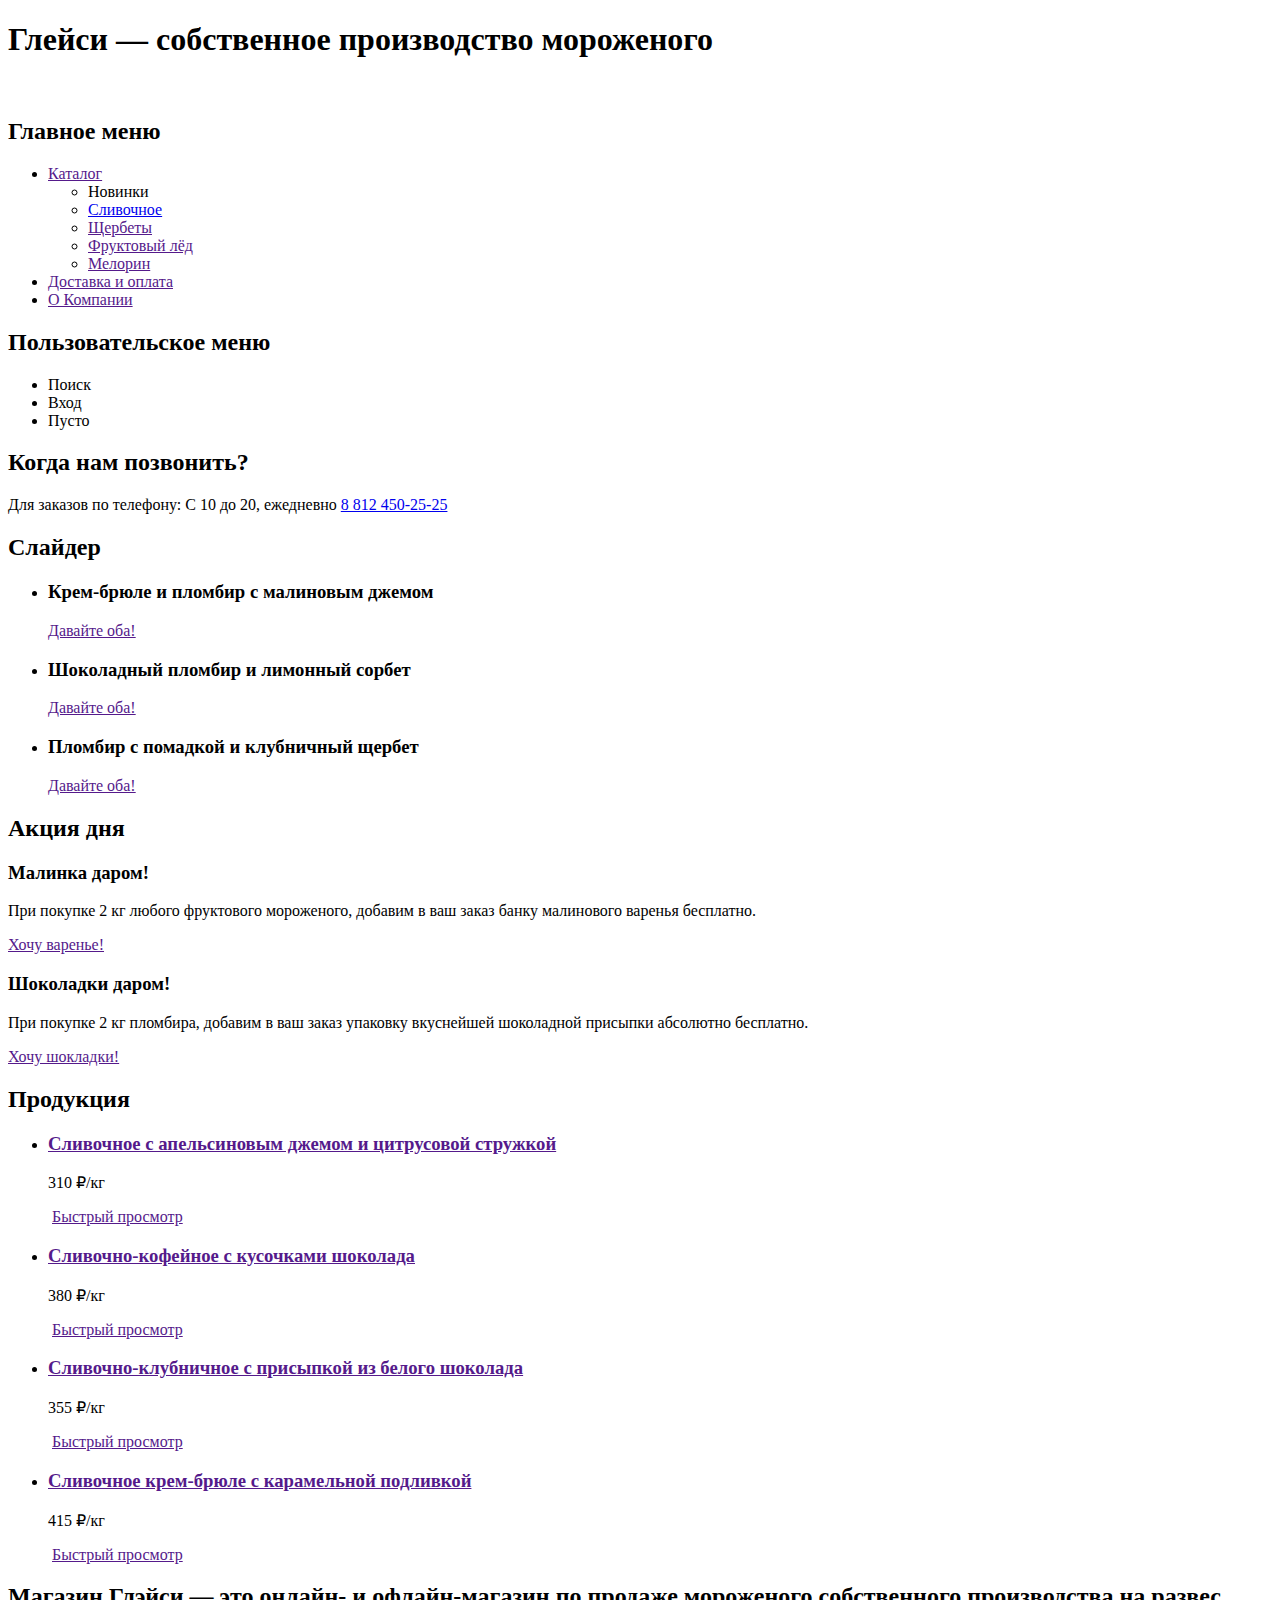
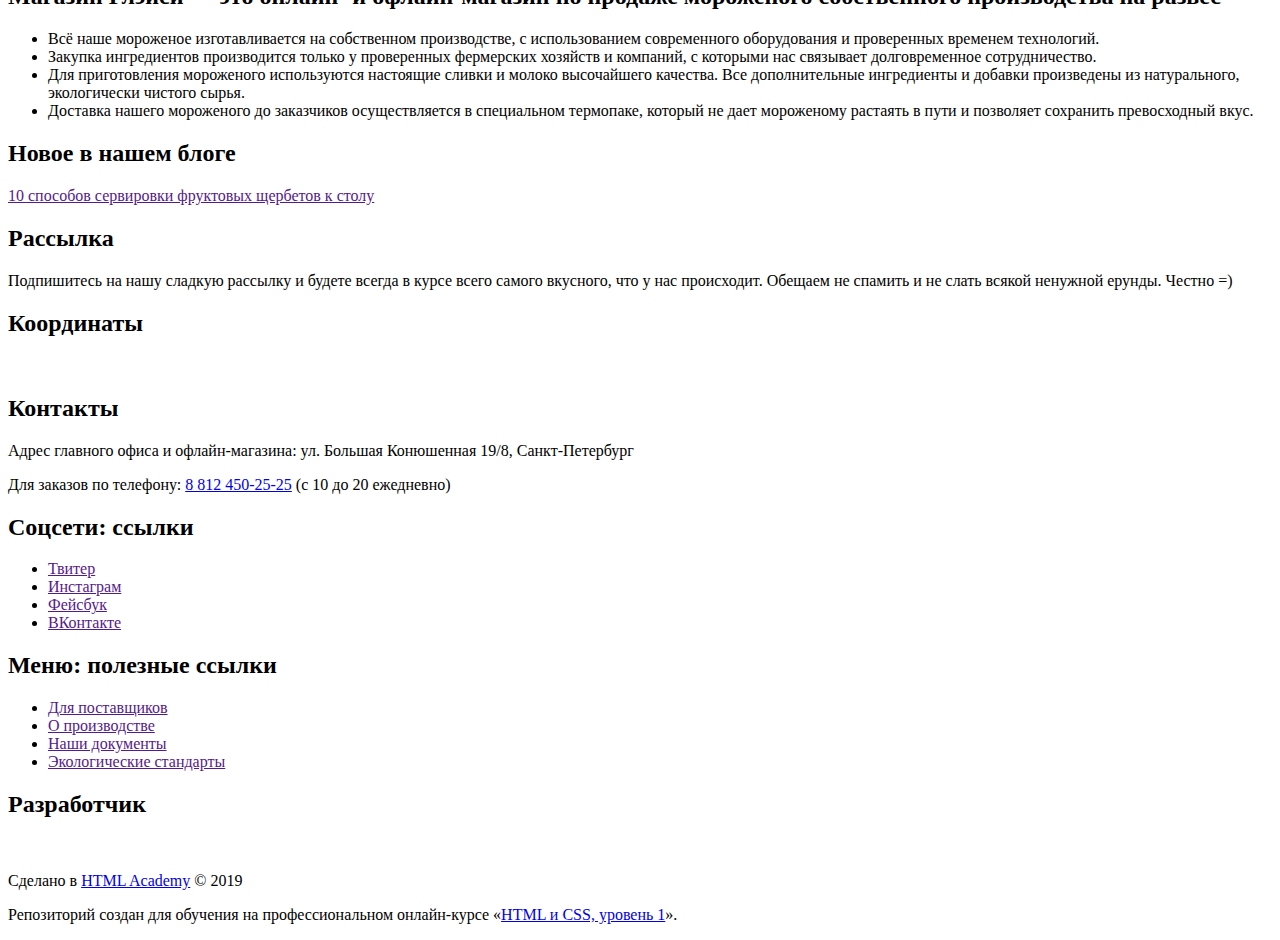
==== index.html @ 471555f7 "Стилизация: добавление классов в разметку" ====
<!DOCTYPE html>
<html class="page" lang="ru">
  <head>
    <meta charset="utf-8">
    <title>HTML Academy: Глейси</title>
  </head>
  <body class="page-body">
    <!-- <input type="radio" name="slider" value="slide-1" id="slide-1" checked>
    <input type="radio" name="slider" value="slide-2" id="slide-2">
    <input type="radio" name="slider" value="slide-3" id="slide-3"> -->
    <div class="site-wrapper"><!-- Смена фона страницы -->
      <div class="container"><!-- Выравнивание по центру -->
        <header class="main-header">
          <h1 class="visually-hidden">Глейси — собственное производство мороженого</h1>
          <a class="main-header-logo"><img src="https://via.placeholder.com/154x64" alt=""></a>
          <nav class="main-navigation">
            <h2 class="visually-hidden">Главное меню</h2>
            <ul class="site-navigation">
              <li>
                <a href="">Каталог</a>
                <ul class="site-list">
                  <li><a>Новинки</a></li>
                  <li><a href="catalog.html">Сливочное</a></li>
                  <li><a href="">Щербеты</a></li>
                  <li><a href="">Фруктовый лёд</a></li>
                  <li><a href="">Мелорин</a></li>
                </ul>
              </li>
              <li><a href="">Доставка и оплата</a></li>
              <li><a href="">О Компании</a></li>
            </ul>
            <h2 class="visually-hidden">Пользовательское меню</h2>
            <ul class="user-list">
              <li>
                <span>Поиск</span>
                <!-- <ul>
                  <li>Форма для поиска</li>
                </ul> -->
              </li>
              <li>
                <span>Вход</span>
                <!-- <ul>
                  <li>Форма для входа</li>
                </ul> -->
              </li>
              <li>
                <span>Пусто</span>
                <!-- <ul>
                  <li>Форма для заказов</li>
                </ul> -->
              </li>
            </ul>
            <h2 class="visually-hidden">Когда нам позвонить?</h2>
            <p><span class="visually-hidden">Для заказов по телефону: </span>С 10 до 20, ежедневно <a class="footer-phone" href="tel:+78124502525">8 812 450-25-25</a></p>
          </nav>
        </header>
        <main class="page-main">
          <section class="sliders">
            <h2 class="visually-hidden">Слайдер</h2>
            <ul class="sliders-list">
              <li class="sliders-item">
                <h3>Крем-брюле и пломбир с малиновым джемом</h3>
                <a href="">Давайте оба!</a>
              </li>
              <li class="sliders-item">
                <h3>Шоколадный пломбир и лимонный сорбет</h3>
                <a href="">Давайте оба!</a>
              </li>
              <li class="sliders-item">
                <h3>Пломбир с помадкой и клубничный щербет</h3>
                <a href="">Давайте оба!</a>
              </li>
            </ul>
            <!-- <div>
              <label for="slide-1"></label>
              <label for="slide-2"></label>
              <label for="slide-3"></label>
            </div> -->
          </section>
          <section class="promotions">
            <h2 class="visually-hidden">Акция дня</h2>
            <h3>Малинка даром!</h3>
            <p>При покупке 2 кг любого фруктового мороженого, добавим в ваш заказ банку малинового варенья бесплатно.</p>
            <a href="">Хочу варенье!</a>
            <h3>Шоколадки даром!</h3>
            <p>При покупке 2 кг пломбира, добавим в ваш заказ упаковку вкуснейшей шоколадной присыпки абсолютно бесплатно.</p>
            <a href="">Хочу шокладки!</a>
          </section>
          <section class="products">
            <h2 class="visually-hidden">Продукция</h2>
            <ul class="products-list">
              <li class="products-item">
                <h3><a href="">Сливочное с апельсиновым джемом и цитрусовой стружкой</a></h3>
                <p>310 <span>₽/кг</span></p>
                <a href=""><img src="https://via.placeholder.com/267x267" alt=""></a>
                <a href="">Быстрый просмотр</a>
              </li>
              <li class="products-item">
                <h3><a href="">Сливочно-кофейное с кусочками шоколада</a></h3>
                <p>380 <span>₽/кг</span></p>
                <a href=""><img src="https://via.placeholder.com/267x267" alt=""></a>
                <a href="">Быстрый просмотр</a>
              </li>
              <li class="products-item">
                <h3><a href="">Сливочно-клубничное с присыпкой из белого шоколада</a></h3>
                <p>355 <span>₽/кг</span></p>
                <a href=""><img src="https://via.placeholder.com/267x267" alt=""></a>
                <a href="">Быстрый просмотр</a>
              </li>
              <li class="products-item">
                <h3><a href="">Сливочное крем-брюле с карамельной подливкой</a></h3>
                <p>415 <span>₽/кг</span></p>
                <a href=""><img src="https://via.placeholder.com/267x267" alt=""></a>
                <a href="">Быстрый просмотр</a>
              </li>
            </ul>
          </section>
          <section class="features">
            <h2>Магазин Глэйси — это онлайн- и офлайн-магазин по продаже мороженого собственного производства на развес</h2>
            <ul class="features-list">
              <li class="features-item">Всё наше мороженое изготавливается на собственном производстве, с использованием современного оборудования и проверенных временем технологий.</li>
              <li class="features-item">Закупка ингредиентов  производится только у проверенных фермерских хозяйств и компаний, с которыми нас связывает долговременное сотрудничество.</li>
              <li class="features-item">Для приготовления мороженого используются настоящие сливки и молоко высочайшего качества. Все дополнительные ингредиенты и добавки произведены из натурального, экологически чистого сырья.</li>
              <li class="features-item">Доставка нашего мороженого до заказчиков осуществляется в специальном термопаке, который не дает мороженому растаять в пути и позволяет сохранить превосходный вкус.</li>
            </ul>
          </section>
          <section class="news">
            <h2>Новое в нашем блоге</h2>
            <p><a href="">10 способов сервировки фруктовых щербетов к столу</a></p>
          </section>
          <section class="subscribe">
            <h2 class="visually-hidden">Рассылка</h2>
            <p>Подпишитесь на нашу сладкую рассылку и будете всегда в курсе всего самого вкусного, что у нас происходит. Обещаем не спамить и не слать всякой ненужной ерунды. Честно =)</p>
            <!-- <div>Форма подписки на рассылку</div> -->
          </section>
          <section class="map">
            <h2 class="visually-hidden">Координаты</h2>
            <a href=""><img src="https://via.placeholder.com/1250x640" alt=""></a>
          </section>
        </main>
        <footer class="page-footer">
          <section class="footer-contacts">
            <h2 class="visually-hidden">Контакты</h2>
            <p>Адрес главного офиса и офлайн-магазина: <span>ул. Большая Конюшенная 19/8, Санкт-Петербург</span></p>
            <p>Для заказов по телефону: <a class="footer-phone" href="tel:+78124502525">8 812 450-25-25</a> <span>(с 10 до 20 ежедневно)</span></p>
          </section>
          <section class="footer-social">
            <h2 class="visually-hidden">Соцсети: ссылки</h2>
            <ul class="social-list">
              <li><a class="social-button" href=""><span class="visually-hidden">Твитер</span></a></li>
              <li><a class="social-button" href=""><span class="visually-hidden">Инстаграм</span></a></li>
              <li><a class="social-button" href=""><span class="visually-hidden">Фейсбук</span></a></li>
              <li><a class="social-button" href=""><span class="visually-hidden">ВКонтакте</span></a></li>
            </ul>
          </section>
          <section class="footer-navigation">
            <h2 class="visually-hidden">Меню: полезные ссылки</h2>
            <ul class="navigation-list">
              <li><a href="">Для поставщиков</a></li>
              <li><a href="">О производстве</a></li>
              <li><a href="">Наши документы</a></li>
              <li><a href="">Экологические стандарты</a></li>
            </ul>
          </section>
          <section class="footer-designer">
            <h2 class="visually-hidden">Разработчик</h2>
            <a href="https://htmlacademy.ru/intensive/htmlcss"><img src="https://via.placeholder.com/109x38" alt=""></a>
            <p>Сделано в <a href="https://htmlacademy.ru/intensive/htmlcss">HTML Academy</a> © 2019</p>
            <p class="visually-hidden">Репозиторий создан для обучения на профессиональном онлайн‑курсе «<a href="https://htmlacademy.ru/intensive/htmlcss">HTML и CSS, уровень 1</a>».</p>
          </section>
        </footer>
      </div>
    </div>
  </body>
</html>
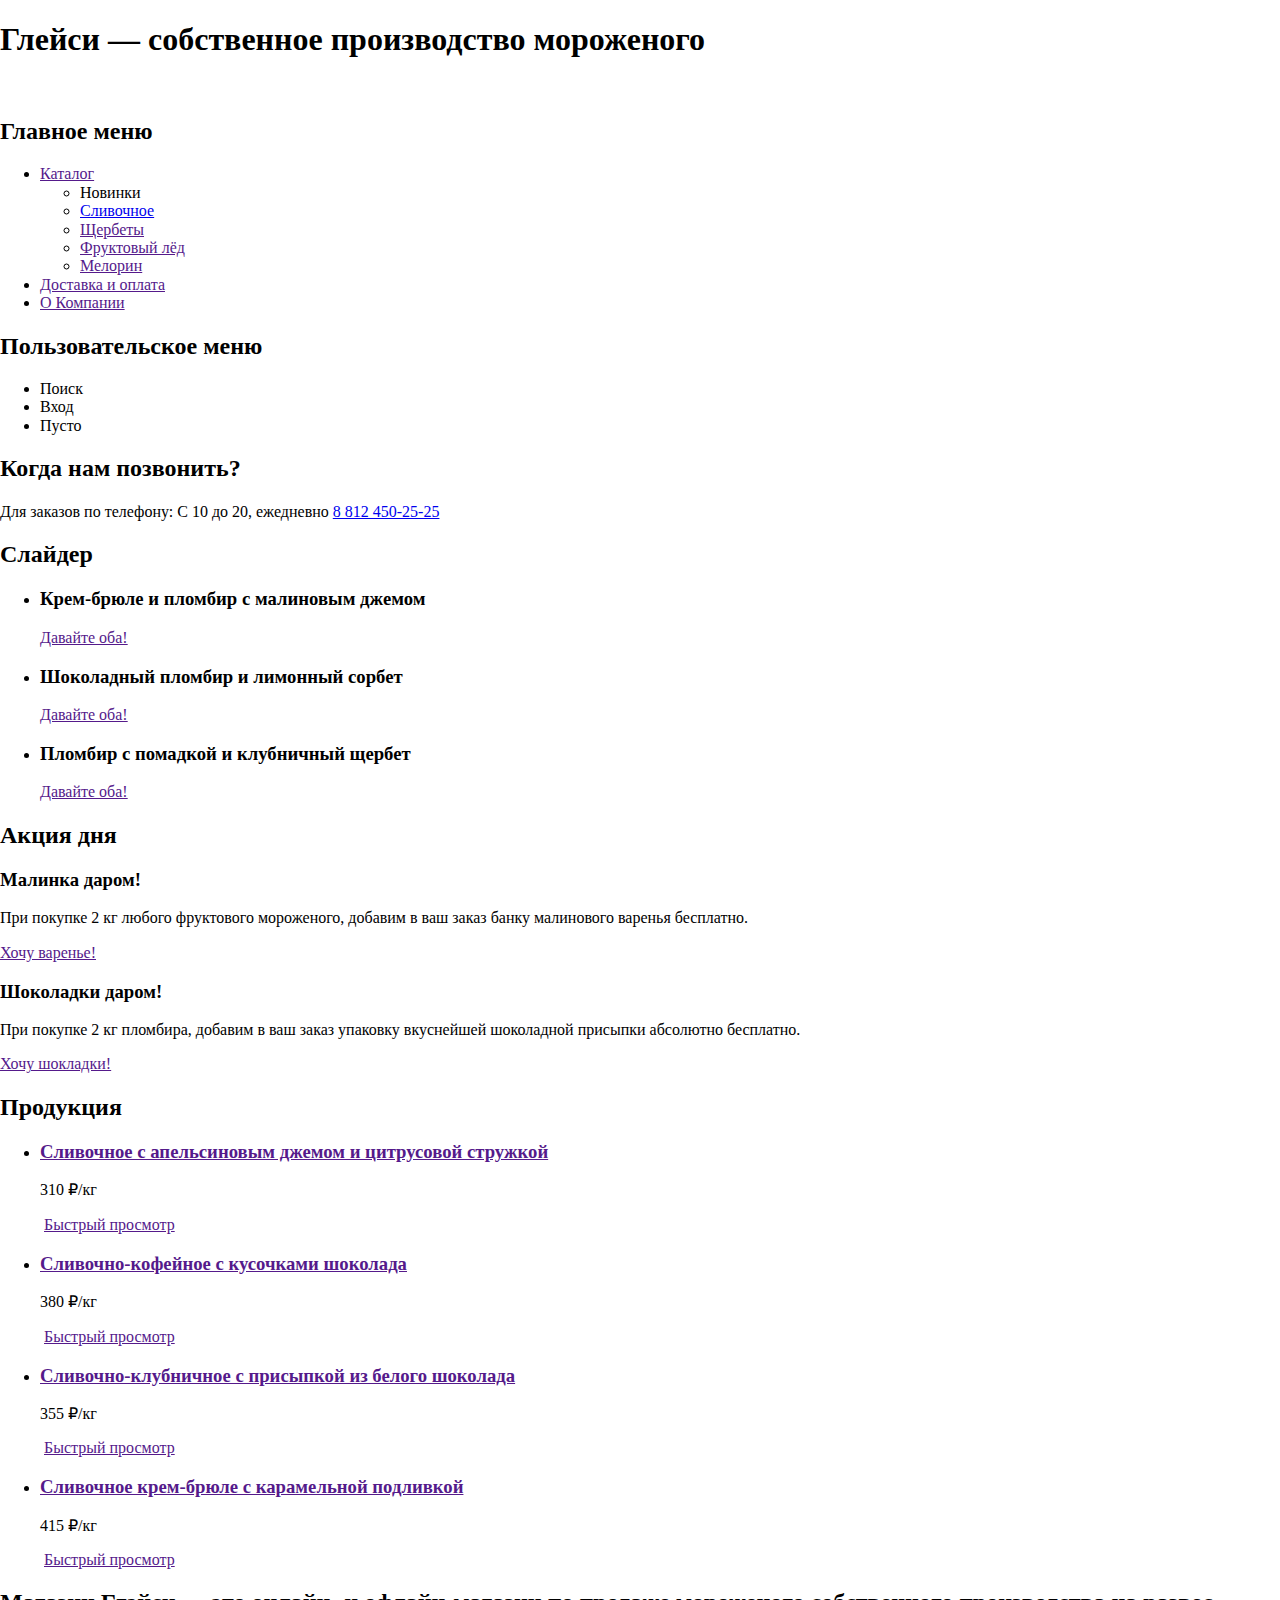
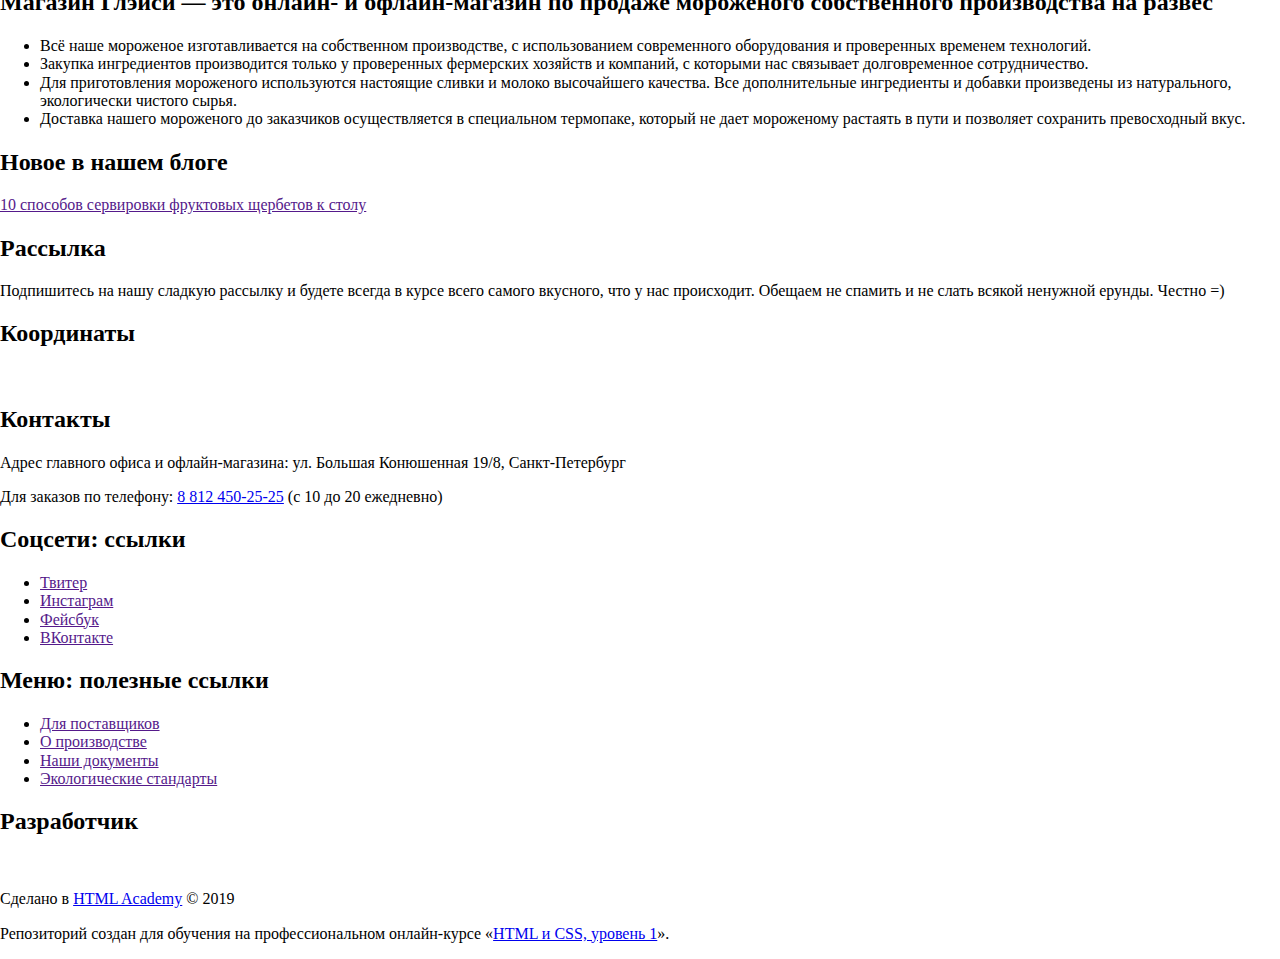
==== commit 6c57691e: "Стилизация: подключение normalize.css (по желанию)" ====
--- a/index.html
+++ b/index.html
@@ -3,6 +3,8 @@
   <head>
     <meta charset="utf-8">
     <title>HTML Academy: Глейси</title>
+    <link href="css/normalize.css" rel="stylesheet">
+    <link href="css/style.css" rel="stylesheet">
   </head>
   <body class="page-body">
     <!-- <input type="radio" name="slider" value="slide-1" id="slide-1" checked>
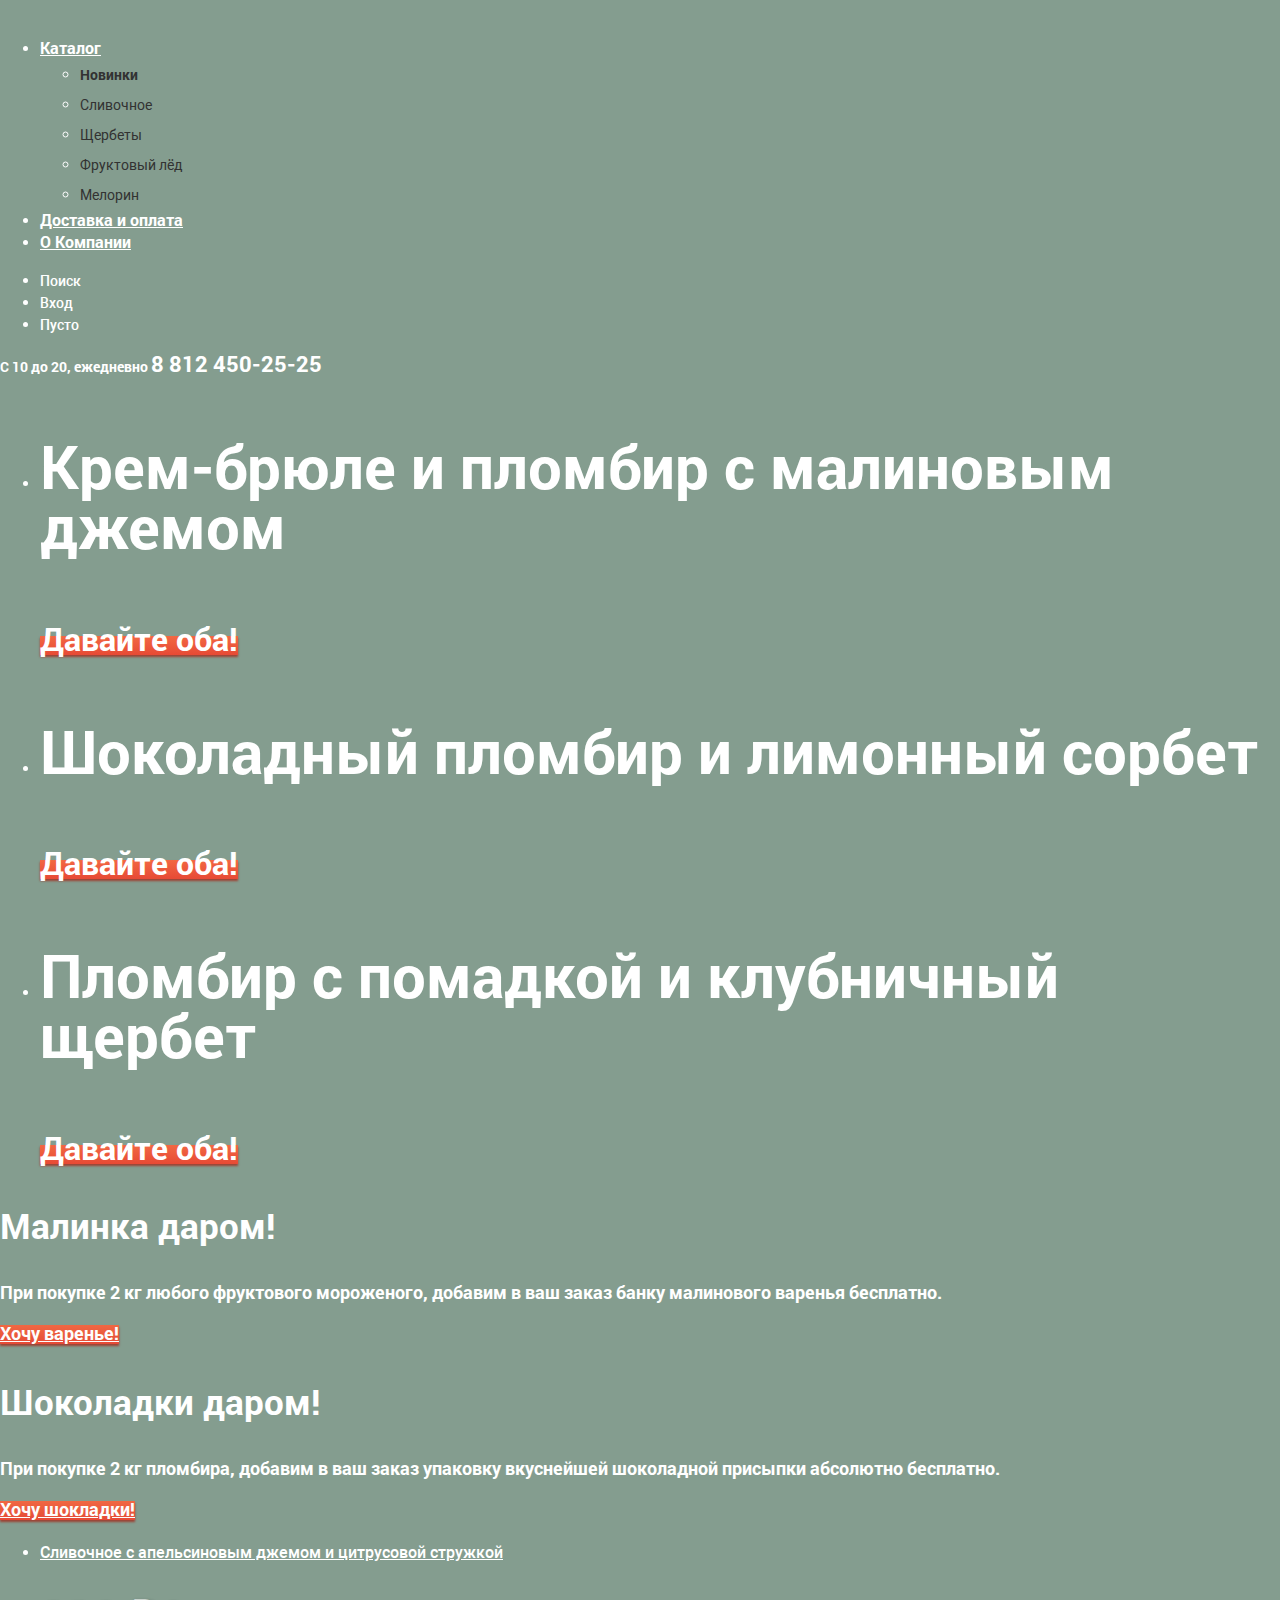
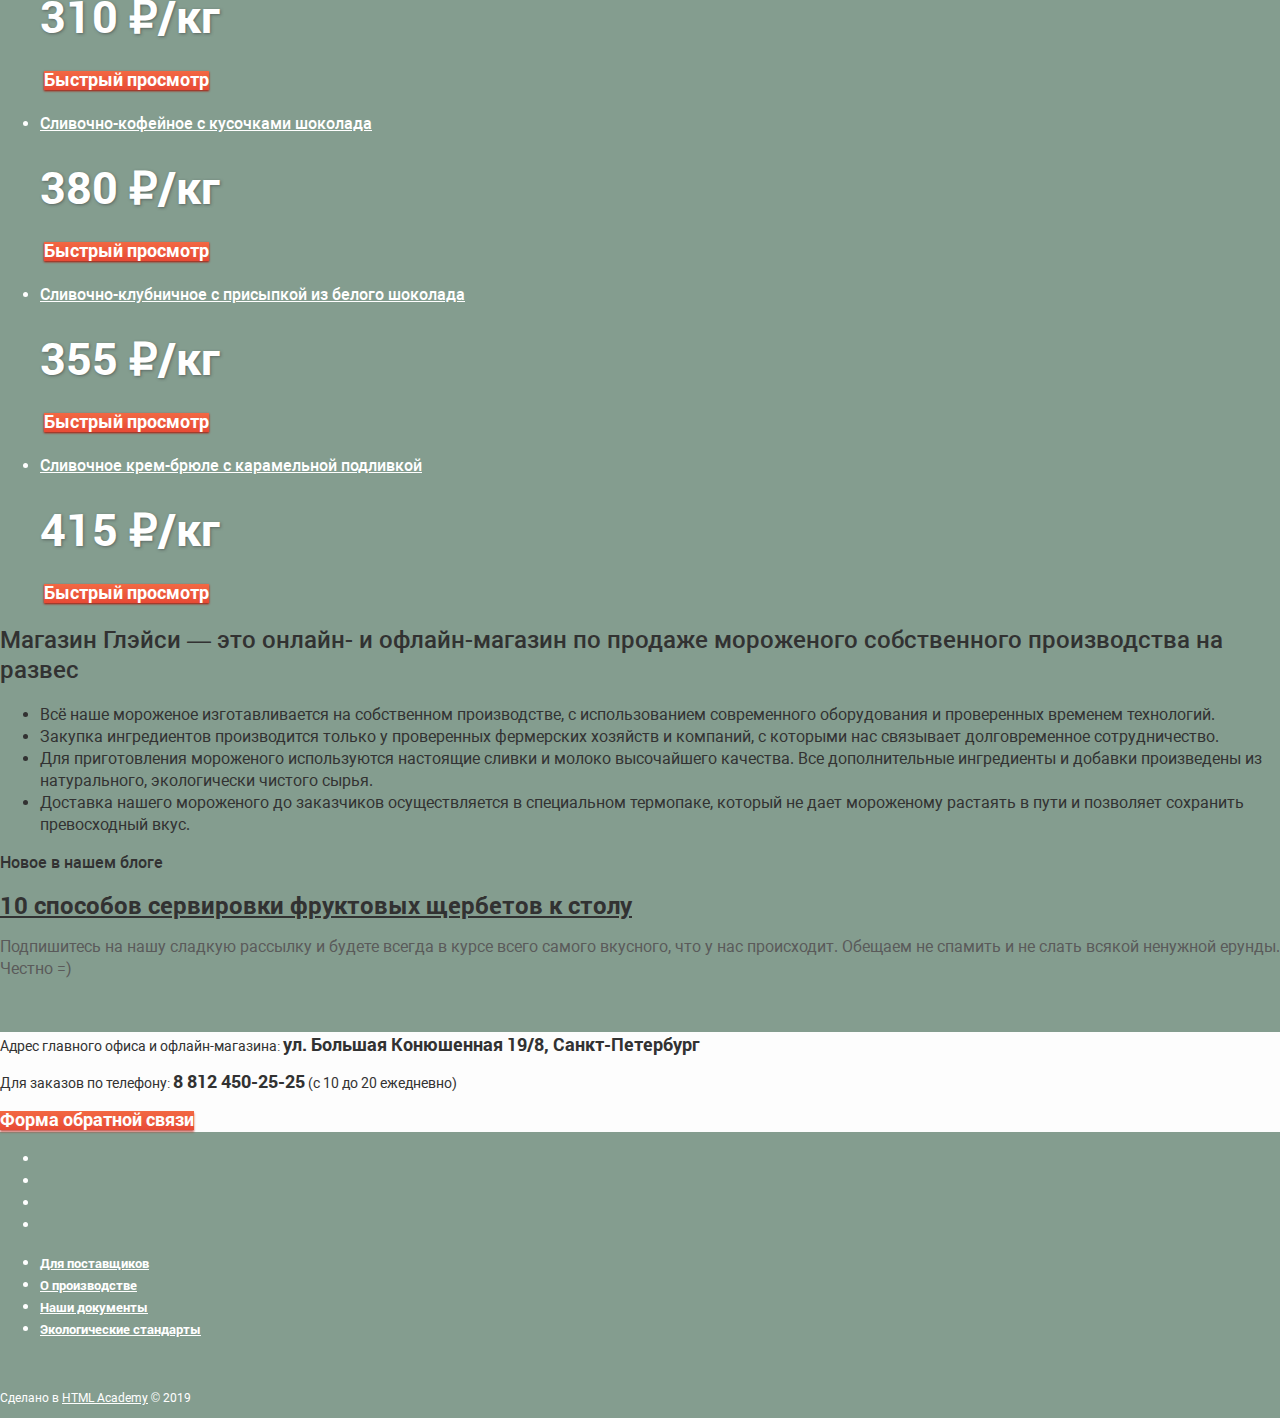
==== commit b4b91f83: "Стилизация: описание текстовых параметров" ====
--- a/index.html
+++ b/index.html
@@ -21,7 +21,7 @@
               <li>
                 <a href="">Каталог</a>
                 <ul class="site-list">
-                  <li><a>Новинки</a></li>
+                  <li><a class="new">Новинки</a></li>
                   <li><a href="catalog.html">Сливочное</a></li>
                   <li><a href="">Щербеты</a></li>
                   <li><a href="">Фруктовый лёд</a></li>
@@ -53,7 +53,7 @@
               </li>
             </ul>
             <h2 class="visually-hidden">Когда нам позвонить?</h2>
-            <p><span class="visually-hidden">Для заказов по телефону: </span>С 10 до 20, ежедневно <a class="footer-phone" href="tel:+78124502525">8 812 450-25-25</a></p>
+            <p><span class="visually-hidden">Для заказов по телефону: </span>С 10 до 20, ежедневно <a class="header-phone" href="tel:+78124502525">8 812 450-25-25</a></p>
           </nav>
         </header>
         <main class="page-main">
@@ -62,15 +62,15 @@
             <ul class="sliders-list">
               <li class="sliders-item">
                 <h3>Крем-брюле и пломбир с малиновым джемом</h3>
-                <a href="">Давайте оба!</a>
+                <span><a href="">Давайте оба!</a></span>
               </li>
               <li class="sliders-item">
                 <h3>Шоколадный пломбир и лимонный сорбет</h3>
-                <a href="">Давайте оба!</a>
+                <span><a href="">Давайте оба!</a></span>
               </li>
               <li class="sliders-item">
                 <h3>Пломбир с помадкой и клубничный щербет</h3>
-                <a href="">Давайте оба!</a>
+                <span><a href="">Давайте оба!</a></span>
               </li>
             </ul>
             <!-- <div>
@@ -81,12 +81,16 @@
           </section>
           <section class="promotions">
             <h2 class="visually-hidden">Акция дня</h2>
-            <h3>Малинка даром!</h3>
-            <p>При покупке 2 кг любого фруктового мороженого, добавим в ваш заказ банку малинового варенья бесплатно.</p>
-            <a href="">Хочу варенье!</a>
-            <h3>Шоколадки даром!</h3>
-            <p>При покупке 2 кг пломбира, добавим в ваш заказ упаковку вкуснейшей шоколадной присыпки абсолютно бесплатно.</p>
-            <a href="">Хочу шокладки!</a>
+            <div class="promotions-block promotions-block_raspberry">
+              <h3>Малинка даром!</h3>
+              <p>При покупке 2 кг любого фруктового мороженого, добавим в ваш заказ банку малинового варенья бесплатно.</p>
+              <span><a href="">Хочу варенье!</a></span>
+            </div>
+            <div class="promotions-block promotions-block_chocolate">
+              <h3>Шоколадки даром!</h3>
+              <p>При покупке 2 кг пломбира, добавим в ваш заказ упаковку вкуснейшей шоколадной присыпки абсолютно бесплатно.</p>
+              <span><a href="">Хочу шокладки!</a></span>
+            </div>
           </section>
           <section class="products">
             <h2 class="visually-hidden">Продукция</h2>
@@ -95,25 +99,25 @@
                 <h3><a href="">Сливочное с апельсиновым джемом и цитрусовой стружкой</a></h3>
                 <p>310 <span>₽/кг</span></p>
                 <a href=""><img src="https://via.placeholder.com/267x267" alt=""></a>
-                <a href="">Быстрый просмотр</a>
+                <span><a href="">Быстрый просмотр</a></span>
               </li>
               <li class="products-item">
                 <h3><a href="">Сливочно-кофейное с кусочками шоколада</a></h3>
                 <p>380 <span>₽/кг</span></p>
                 <a href=""><img src="https://via.placeholder.com/267x267" alt=""></a>
-                <a href="">Быстрый просмотр</a>
+                <span><a href="">Быстрый просмотр</a></span>
               </li>
               <li class="products-item">
                 <h3><a href="">Сливочно-клубничное с присыпкой из белого шоколада</a></h3>
                 <p>355 <span>₽/кг</span></p>
                 <a href=""><img src="https://via.placeholder.com/267x267" alt=""></a>
-                <a href="">Быстрый просмотр</a>
+                <span><a href="">Быстрый просмотр</a></span>
               </li>
               <li class="products-item">
                 <h3><a href="">Сливочное крем-брюле с карамельной подливкой</a></h3>
                 <p>415 <span>₽/кг</span></p>
                 <a href=""><img src="https://via.placeholder.com/267x267" alt=""></a>
-                <a href="">Быстрый просмотр</a>
+                <span><a href="">Быстрый просмотр</a></span>
               </li>
             </ul>
           </section>
@@ -144,7 +148,8 @@
           <section class="footer-contacts">
             <h2 class="visually-hidden">Контакты</h2>
             <p>Адрес главного офиса и офлайн-магазина: <span>ул. Большая Конюшенная 19/8, Санкт-Петербург</span></p>
-            <p>Для заказов по телефону: <a class="footer-phone" href="tel:+78124502525">8 812 450-25-25</a> <span>(с 10 до 20 ежедневно)</span></p>
+            <p>Для заказов по телефону: <a class="footer-phone" href="tel:+78124502525">8 812 450-25-25</a> <span class="footer-phone-time">(с 10 до 20 ежедневно)</span></p>
+            <span><a href="">Форма обратной связи</a></span>
           </section>
           <section class="footer-social">
             <h2 class="visually-hidden">Соцсети: ссылки</h2>
--- a/css/style.css
+++ b/css/style.css
@@ -0,0 +1,568 @@
+/* Fonts */
+
+@font-face {
+  font-family: "Roboto";
+  font-style: normal;
+  font-weight: 400;
+  src: local("Roboto Regular"), local("Roboto"),
+    url("../fonts/roboto.woff2") format("woff2"),
+    url("../fonts/roboto.woff") format("woff");
+}
+
+@font-face {
+  font-family: "Roboto";
+  font-style: normal;
+  font-weight: 500;
+  src: local("Roboto Medium"), local("Roboto-Medium"),
+    url("../fonts/robotomedium.woff2") format("woff2"),
+    url("../fonts/robotomedium.woff") format("woff");
+}
+
+@font-face {
+  font-family: "Roboto";
+  font-style: normal;
+  font-weight: 700;
+  src: local("Roboto Bold"), local("Roboto-Bold"),
+    url("../fonts/robotobold.woff2") format("woff2"),
+    url("../fonts/robotobold.woff") format("woff");
+}
+
+/* Colors */
+
+:root {
+  --basic-black: #000000;
+  --basic-gray: #323232;
+  --gray-79: #353535;
+  --gray-65: #5A5A5A;
+  --gray-59: #696969;
+  --bg-1: #849D8F;
+  --bg-2: #8996A6;
+  --bg-3: #9D8B84;
+  --red-darken: #942718;
+  --red-dark: #AC1000;
+  --red-blade: #D07058;
+  --basic-red: #E84D37;
+  --red-light: #E74A35;
+  --gray-07: #EDEDED;
+  --red-lighten: #F26843;
+  --red-rose: #F6B5A5;
+  --white-darken: #F7F6F3;
+  --white-dark: #FEFEFE;
+  --white-durty: #FBDED7;
+  --white-gray: #FCEEEC;
+  --white-red: #FFBC9E;
+  --basic-white: #FFFFFF;
+  --rgb-white: 255, 255, 255;
+  --rgb-beige: 248, 247, 244;
+  --rgb-red: 172, 16, 0;
+  --rgb-gray: 49, 50, 53;
+  --rgb-black: 0, 0, 0;
+}
+
+/* Globals */
+
+body {
+  font-family: "Roboto", "Arial", sans-serif;
+  font-style: normal;
+  font-weight: 400;
+  font-size: 16px;
+  line-height: 22px;
+  color: var(--basic-white);
+  background-color: var(--bg-1);
+}
+
+/* Visually Hidden */
+
+.visually-hidden {
+  position: absolute;
+  width: 1px;
+  height: 1px;
+  margin: -1px;
+  border: 0;
+  padding: 0;
+  white-space: nowrap;
+  clip-path: inset(100%);
+  clip: rect(0 0 0 0);
+  overflow: hidden;
+}
+
+/* Header */
+
+.site-navigation > li > a {
+  font-family: "Roboto", "Arial", sans-serif;
+  font-style: normal;
+  font-weight: 700;
+  font-size: 16px;
+  line-height: 18px;
+  color: var(--basic-white);
+}
+
+.site-navigation > li > a.active {
+  color: var(--basic-white);
+  background: var(--red-blade);
+}
+
+.site-navigation > li > a:hover:not(a.active),
+.site-navigation > li > a:focus:not(a.active) {
+  text-decoration: none;
+  color: var(--basic-gray);
+  background: var(--white-darken);
+}
+
+.site-navigation > li > a:active:not(a.active) {
+  background: linear-gradient(0deg, var(--gray-07), var(--gray-07)), rgba(var(--rgb-beige), 0.99);
+  box-shadow: inset 0 2px 1px var(--gray-59);
+}
+
+.site-list > li > a {
+  font-family: "Roboto", "Arial", sans-serif;
+  font-style: normal;
+  font-weight: 400;
+  font-size: 14px;
+  line-height: 30px;
+  text-decoration: none;
+  color: var(--basic-gray);
+}
+
+.site-list > li > a.new {
+  font-weight: 700;
+}
+
+.site-list > li > a.active {
+  color: var(--basic-white);
+  background: var(--red-blade);
+}
+
+.site-list > li > a:hover:not(a.new, a.active),
+.site-list > li > a:focus:not(a.new, a.active) {
+  background: var(--white-durty);
+}
+
+.site-list > li > a:active:not(a.new, a.active) {
+  background: var(--red-rose);
+}
+
+.user-list span {
+  font-family: "Roboto", "Arial", sans-serif;
+  font-style: normal;
+  font-weight: 500;
+  font-size: 14px;
+  line-height: 16px;
+  color: var(--basic-white);
+}
+
+.main-navigation p {
+  font-family: "Roboto", "Arial", sans-serif;
+  font-style: normal;
+  font-weight: 700;
+  font-size: 14px;
+  line-height: 16px;
+  color: var(--basic-white);
+}
+
+.header-phone {
+  font-family: "Roboto", "Arial", sans-serif;
+  font-style: normal;
+  font-weight: 700;
+  font-size: 22px;
+  line-height: 24px;
+  text-decoration: none;
+  color: var(--basic-white);
+}
+
+.header-phone:hover,
+.header-phone:focus,
+.header-phone:active {
+  color: var(--white-red);
+}
+
+/* Main */
+
+.page-main > h2 {
+  font-family: "Roboto", "Arial", sans-serif;
+  font-style: normal;
+  font-weight: 700;
+  font-size: 35px;
+  line-height: 41px;
+  color: var(--basic-white);
+}
+
+/* Sliders */
+
+.sliders-item h3 {
+  font-family: "Roboto", "Arial", sans-serif;
+  font-style: normal;
+  font-weight: 700;
+  font-size: 60px;
+  line-height: 60.35px;
+  color: var(--basic-white);
+}
+
+.sliders-item span {
+  background: linear-gradient(0deg, var(--red-light) 0%, var(--red-lighten) 100%);
+  box-shadow: 0 2px 2px rgba(var(--rgb-red), 0.64);
+}
+
+.sliders-item span:hover,
+.sliders-item span:focus {
+  background: linear-gradient(0deg, rgba(var(--rgb-white), 0.2), rgba(var(--rgb-white), 0.2)), linear-gradient(0deg, var(--red-light) 0%, var(--red-lighten) 100%);
+  box-shadow: 0 2px 2px var(--red-dark);
+}
+
+.sliders-item span:active {
+  background: linear-gradient(0deg, rgba(var(--rgb-black), 0.07), rgba(var(--rgb-black), 0.07)), linear-gradient(0deg, var(--red-lighten) 0%, var(--red-light) 100%);
+  box-shadow: inset 0 2px 2px var(--red-darken);
+}
+
+.sliders-item a {
+  font-family: "Roboto", "Arial", sans-serif;
+  font-style: normal;
+  font-weight: 700;
+  font-size: 32px;
+  line-height: 44px;
+  text-decoration: none;
+  color: var(--basic-white);
+}
+
+.sliders-item a:active {
+  color: var(--white-gray);
+}
+
+/* Promotions */
+
+.promotions-block {
+  background: rgba(var(--rgb-black), 0.0001);
+}
+
+.promotions-block h3 {
+  font-family: "Roboto", "Arial", sans-serif;
+  font-style: normal;
+  font-weight: 700;
+  font-size: 35px;
+  line-height: 41px;
+  color: var(--basic-white);
+}
+
+.promotions-block p {
+  font-family: "Roboto", "Arial", sans-serif;
+  font-style: normal;
+  font-weight: 700;
+  font-size: 18px;
+  line-height: 22px;
+  color: var(--basic-white);
+}
+
+.promotions-block span {
+  background: linear-gradient(0deg, var(--red-light) 0%, var(--red-lighten) 100%);
+  mix-blend-mode: normal;
+  opacity: 0.99;
+  box-shadow: 0 2px 2px rgba(var(--rgb-red), 0.64);
+}
+
+.promotions-block span:hover,
+.promotions-block span:focus {
+  background: linear-gradient(0deg, rgba(var(--rgb-white), 0.2), rgba(var(--rgb-white), 0.2)), linear-gradient(0deg, var(--red-light) 0%, var(--red-lighten) 100%);
+  box-shadow: 0 1px 2px var(--red-dark);
+}
+
+.promotions-block span:active {
+  background: linear-gradient(0deg, rgba(var(--rgb-black), 0.07), rgba(var(--rgb-black), 0.07)), linear-gradient(0deg, var(--red-lighten) 0%, var(--red-light) 100%);
+  box-shadow: inset 0 2px 2px var(--red-darken);
+}
+
+.promotions-block span > a {
+  font-family: "Roboto", "Arial", sans-serif;
+  font-style: normal;
+  font-weight: 700;
+  font-size: 18px;
+  line-height: 24px;
+  color: var(--basic-white);
+}
+
+.promotions-block span > a:hover,
+.promotions-block span > a:focus {
+  color: var(--white-dark);
+}
+
+.promotions-block span > a:active {
+  color: var(--white-gray);
+}
+
+/* Breadcrumbs */
+
+.breadcrumbs-list li > a {
+  font-family: "Roboto", "Arial", sans-serif;
+  font-style: normal;
+  font-weight: 400;
+  font-size: 14px;
+  line-height: 16px;
+  color: var(--basic-white);
+}
+
+.breadcrumbs-list li > a:hover:not(a.active),
+.breadcrumbs-list li > a:focus:not(a.active),
+.breadcrumbs-list li > a:active:not(a.active) {
+  color: var(--white-red);
+}
+
+/* Products */
+
+.products-item h3 > a {
+  font-family: "Roboto", "Arial", sans-serif;
+  font-style: normal;
+  font-weight: 500;
+  font-size: 16px;
+  line-height: 22px;
+  color: var(--basic-white);
+}
+
+.products-item h3 > a:hover,
+.products-item h3 > a:focus,
+.products-item h3 > a:active {
+  color: var(--white-red);
+}
+
+.products-item p,
+.products-item p > span {
+  font-family: "Roboto", "Arial", sans-serif;
+  font-style: normal;
+  font-weight: 700;
+  font-size: 45px;
+  line-height: 13px;
+  color: var(--basic-white);
+  text-shadow: 0.5px 0.9px 3px rgba(var(--rgb-gray), 0.5);
+}
+
+.products-item > a {
+  background: rgba(var(--rgb-black), 0.0001);
+}
+
+.products-item > span {
+  background: linear-gradient(0deg, var(--red-light) 0%, var(--red-lighten) 100%), var(--basic-red);
+  box-shadow: 0 1px 2px var(--red-dark);
+}
+
+.products-item > span:hover,
+.products-item > span:focus {
+  background: linear-gradient(0deg, rgba(var(--rgb-white), 0.2), rgba(var(--rgb-white), 0.2)), linear-gradient(0deg, var(--red-light) 0%, var(--red-lighten) 100%);
+  box-shadow: 0 1px 2px var(--red-dark);
+}
+
+.products-item > span:active {
+  background: linear-gradient(0deg, rgba(var(--rgb-black), 0.07), rgba(var(--rgb-black), 0.07)), linear-gradient(0deg, var(--red-lighten) 0%, var(--red-light) 100%);
+  box-shadow: inset 0 2px 2px var(--red-darken);
+}
+
+.products-item span > a {
+  font-family: "Roboto", "Arial", sans-serif;
+  font-style: normal;
+  font-weight: 700;
+  font-size: 18px;
+  line-height: 24px;
+  text-decoration: none;
+  color: var(--basic-white);
+}
+
+.products-item span > a:active {
+  color: var(--white-gray);
+}
+
+/* Pagination */
+
+.pagination-list li > a:not(li.pagination-active > a, li.pagination-back > a, li.pagination-next > a) {
+  font-family: "Roboto", "Arial", sans-serif;
+  font-style: normal;
+  font-weight: 500;
+  font-size: 16px;
+  line-height: 18px;
+  text-decoration: none;
+  color: var(--basic-white);
+}
+
+.pagination-list li.pagination-active {
+  background: rgba(var(--rgb-white), 1);
+}
+
+.pagination-list li:hover:not(li.pagination-active, li.pagination-back, li.pagination-next),
+.pagination-list li:focus:not(li.pagination-active, li.pagination-back, li.pagination-next),
+.pagination-list li:active:not(li.pagination-active, li.pagination-back, li.pagination-next) {
+  background: rgba(var(--rgb-white), 0.2);
+}
+
+.pagination-list li.pagination-active > a {
+  font-family: "Roboto", "Arial", sans-serif;
+  font-style: normal;
+  font-weight: 500;
+  font-size: 16px;
+  line-height: 18px;
+  text-decoration: none;
+  color: var(--gray-79);
+}
+
+/* Features */
+
+.features {
+  background: rgba(var(--rgb-black), 0.0001);
+}
+
+.features h2 {
+  font-family: "Roboto", "Arial", sans-serif;
+  font-style: normal;
+  font-weight: 500;
+  font-size: 24px;
+  line-height: 30px;
+  color: var(--basic-gray);
+}
+
+.features-item {
+  font-family: "Roboto", "Arial", sans-serif;
+  font-style: normal;
+  font-weight: 400;
+  font-size: 16px;
+  line-height: 22px;
+  color: var(--basic-gray);
+}
+
+/* News */
+
+.news {
+  background: rgba(var(--rgb-black), 0.0001);
+}
+
+.news h2 {
+  font-family: "Roboto", "Arial", sans-serif;
+  font-style: normal;
+  font-weight: 500;
+  font-size: 16px;
+  line-height: 22px;
+  color: var(--basic-gray);
+}
+
+.news p > a {
+  font-family: "Roboto", "Arial", sans-serif;
+  font-style: normal;
+  font-weight: 700;
+  font-size: 24px;
+  line-height: 30px;
+  color: var(--basic-gray);
+}
+
+.news p > a:hover,
+.news p > a:focus,
+.news p > a:active {
+  color: var(--basic-red);
+}
+
+/* Subscribe */
+
+.subscribe p {
+  font-family: "Roboto", "Arial", sans-serif;
+  font-style: normal;
+  font-weight: 400;
+  font-size: 16px;
+  line-height: 22px;
+  color: var(--gray-65);
+}
+
+/* Map */
+
+.map {
+  background: rgba(var(--rgb-black), 0.0001);
+}
+
+/* Footer */
+
+.footer-contacts {
+  background: rgba(var(--rgb-white), 0.98);
+}
+
+.footer-contacts p {
+  font-family: "Roboto", "Arial", sans-serif;
+  font-style: normal;
+  font-weight: 400;
+  font-size: 14px;
+  line-height: 20px;
+  color: var(--basic-gray);
+}
+
+.footer-contacts p > span:not(span.footer-phone-time) {
+  font-family: "Roboto", "Arial", sans-serif;
+  font-style: normal;
+  font-weight: 700;
+  font-size: 18px;
+  line-height: 24px;
+  color: var(--basic-gray);
+}
+
+.footer-phone {
+  font-family: "Roboto", "Arial", sans-serif;
+  font-style: normal;
+  font-weight: 700;
+  font-size: 18px;
+  line-height: 22px;
+  text-decoration: none;
+  color: var(--basic-gray);
+}
+
+.footer-phone:hover,
+.footer-phone:focus,
+.footer-phone:active {
+  color: var(--basic-red);
+}
+
+.footer-contacts > span {
+  background: linear-gradient(0deg, var(--red-light) 0%, var(--red-lighten) 100%);
+  box-shadow: 0 2px 2px rgba(var(--rgb-red), 0.64);
+}
+
+.footer-contacts > span:hover,
+.footer-contacts > span:focus {
+  background: linear-gradient(0deg, rgba(var(--rgb-white), 0.2), rgba(var(--rgb-white), 0.2)), linear-gradient(0deg, var(--red-light) 0%, var(--red-lighten) 100%);
+  box-shadow: 0 2px 2px var(--red-dark);
+}
+
+.footer-contacts > span:active {
+  background: linear-gradient(0deg, rgba(var(--rgb-black), 0.07), rgba(var(--rgb-black), 0.07)), linear-gradient(0deg, var(--red-lighten) 0%, var(--red-light) 100%);
+  box-shadow: inset 0 2px 2px var(--red-darken);
+}
+
+.footer-contacts span > a {
+  font-family: "Roboto", "Arial", sans-serif;
+  font-style: normal;
+  font-weight: 700;
+  font-size: 18px;
+  line-height: 24px;
+  text-decoration: none;
+  color: var(--white-dark);
+}
+
+.navigation-list li > a {
+  font-family: "Roboto", "Arial", sans-serif;
+  font-style: normal;
+  font-weight: 700;
+  font-size: 13px;
+  line-height: 16px;
+  color: var(--basic-white);
+}
+
+.navigation-list li > a:hover,
+.navigation-list li > a:focus,
+.navigation-list li > a:active {
+  color: var(--white-red);
+}
+
+.footer-designer p,
+.footer-designer p > a {
+  font-family: "Roboto", "Arial", sans-serif;
+  font-style: normal;
+  font-weight: 400;
+  font-size: 12px;
+  line-height: 16px;
+  color: var(--white-dark);
+}
+
+.footer-designer p > a:hover,
+.footer-designer p > a:focus,
+.footer-designer p > a:active {
+  color: var(--white-red);
+}
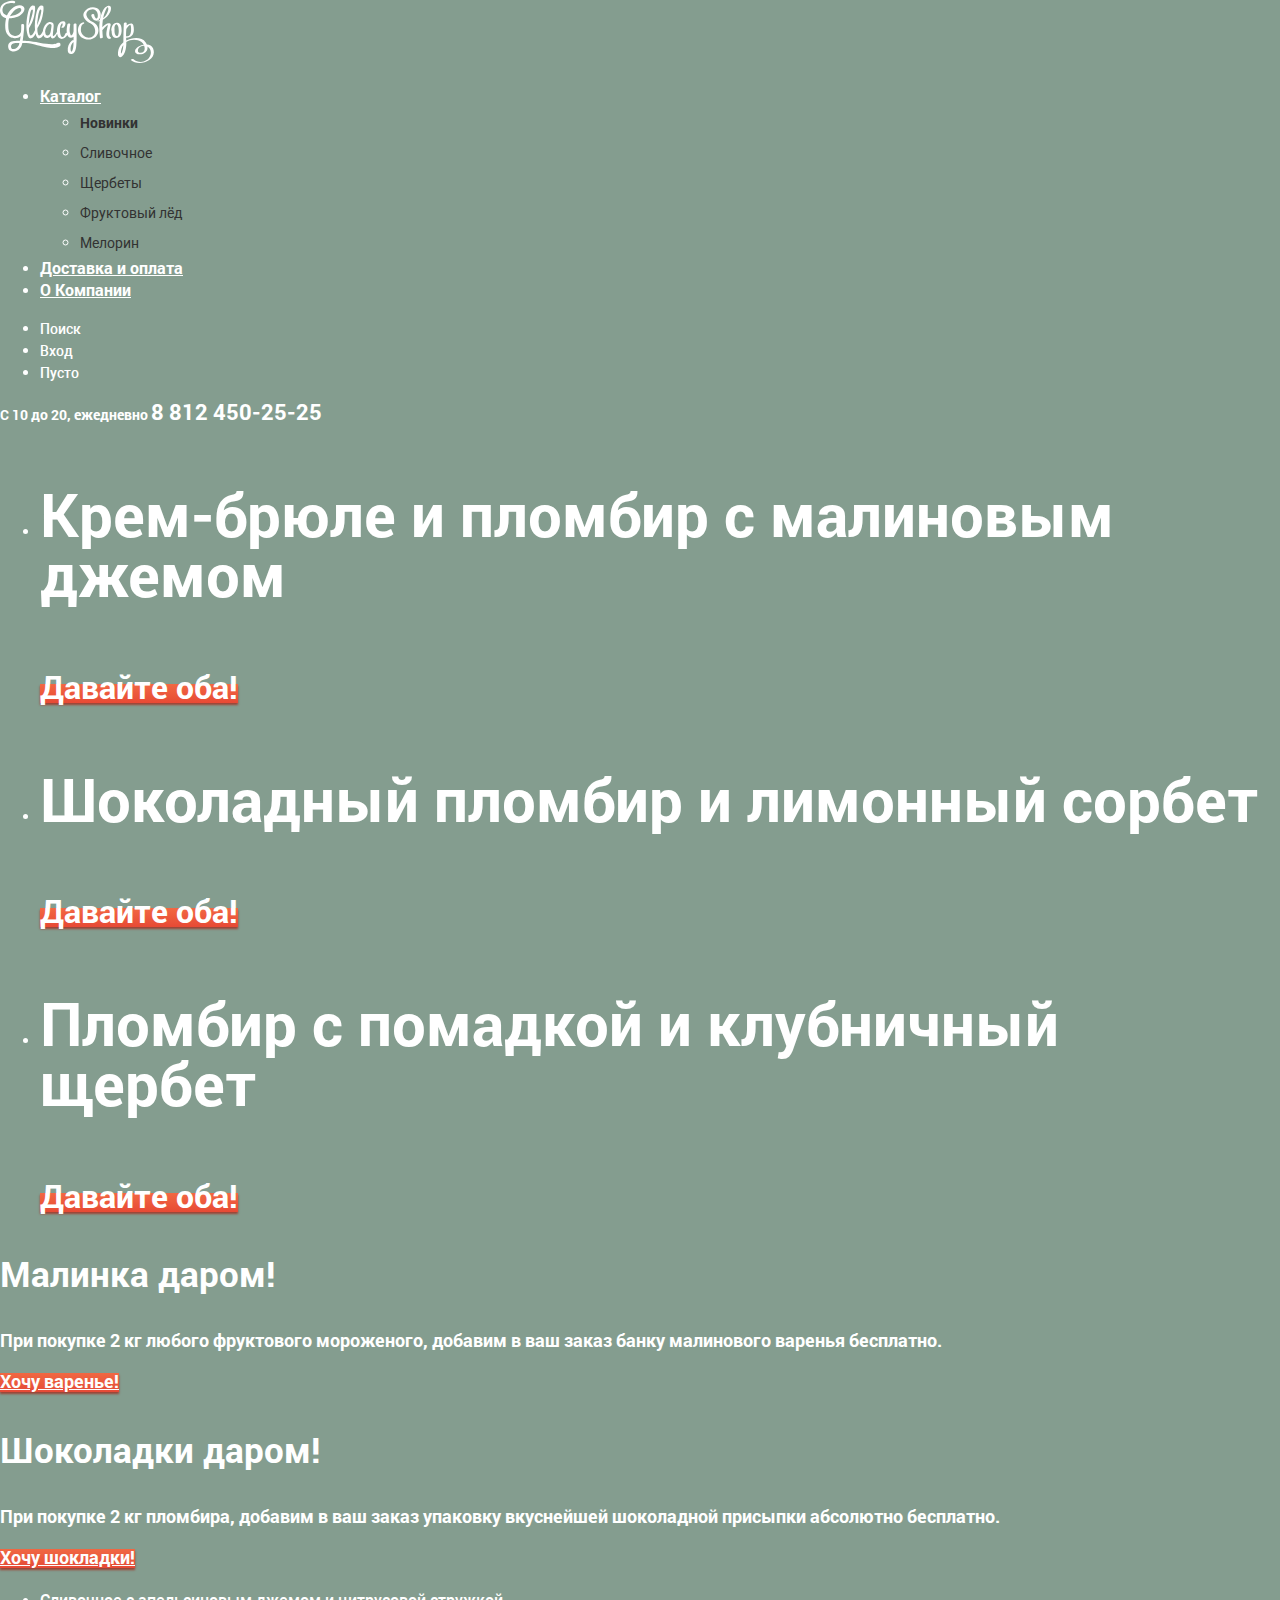
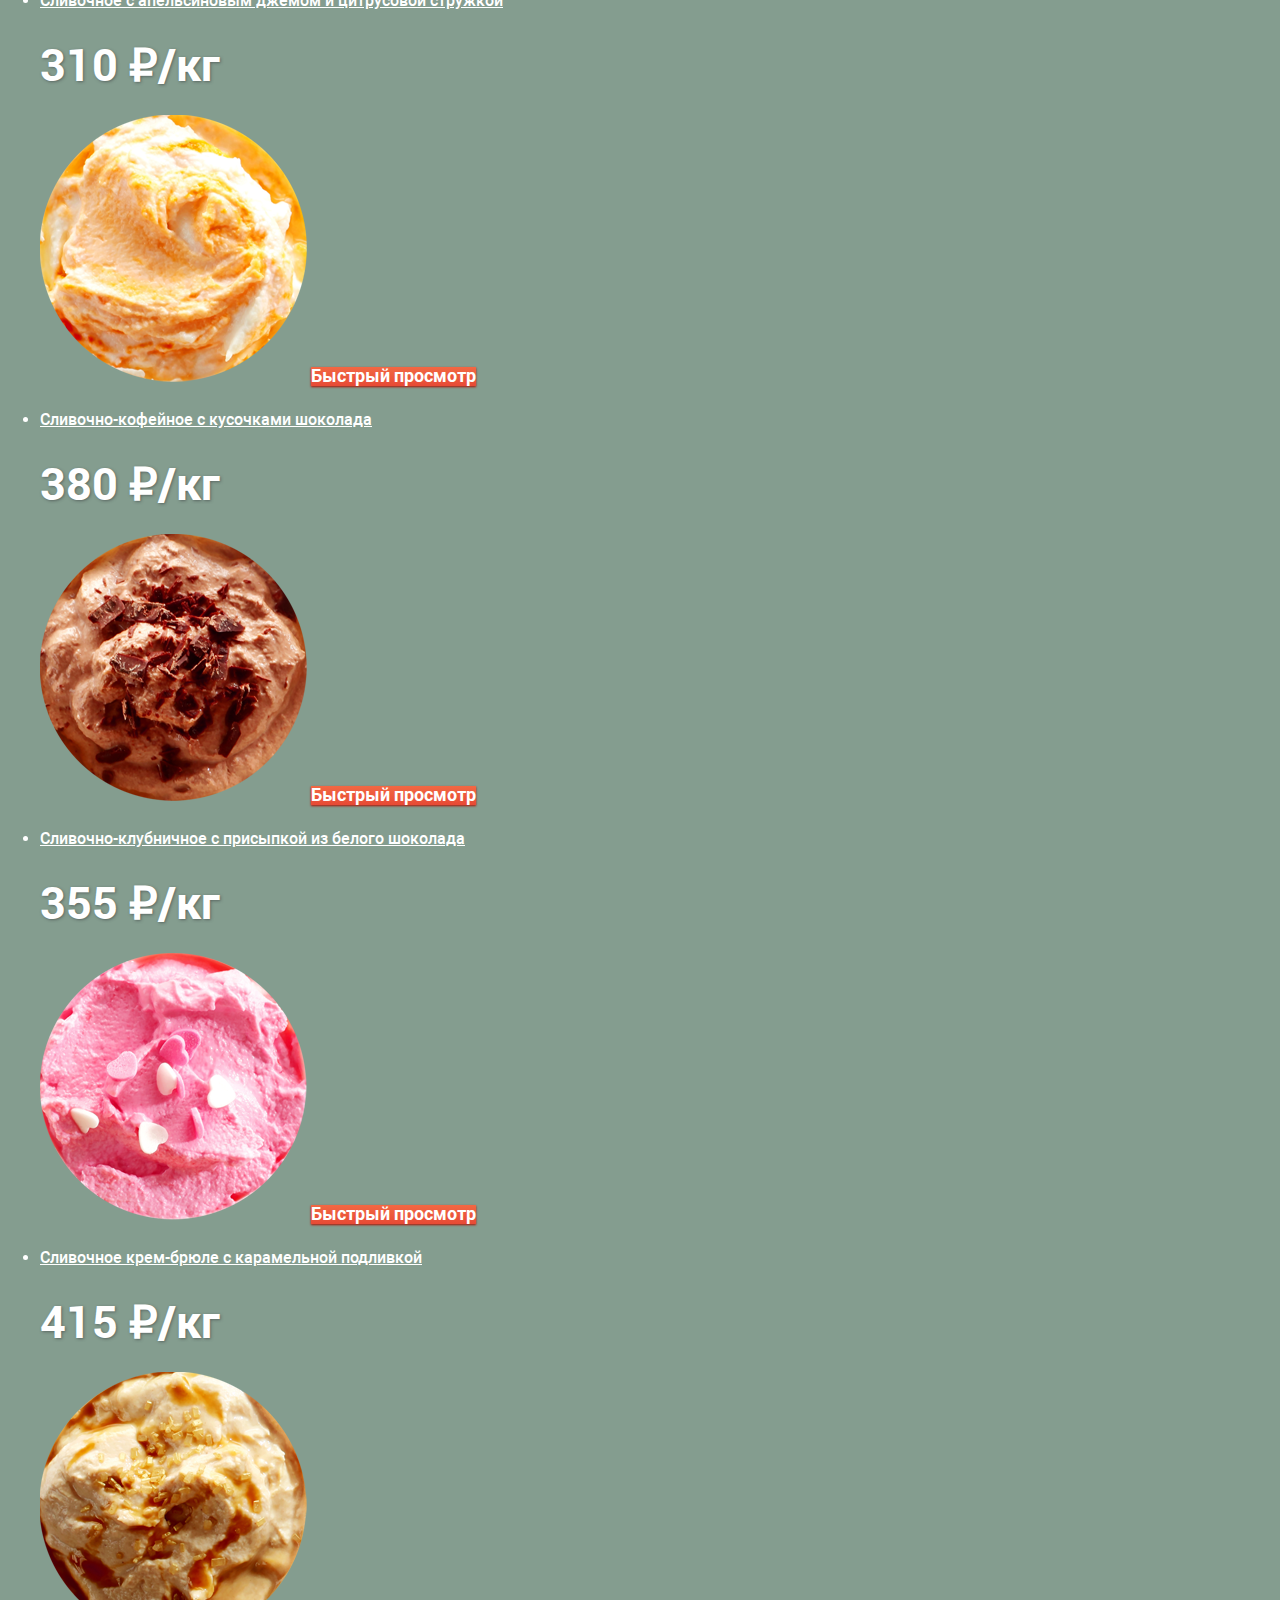
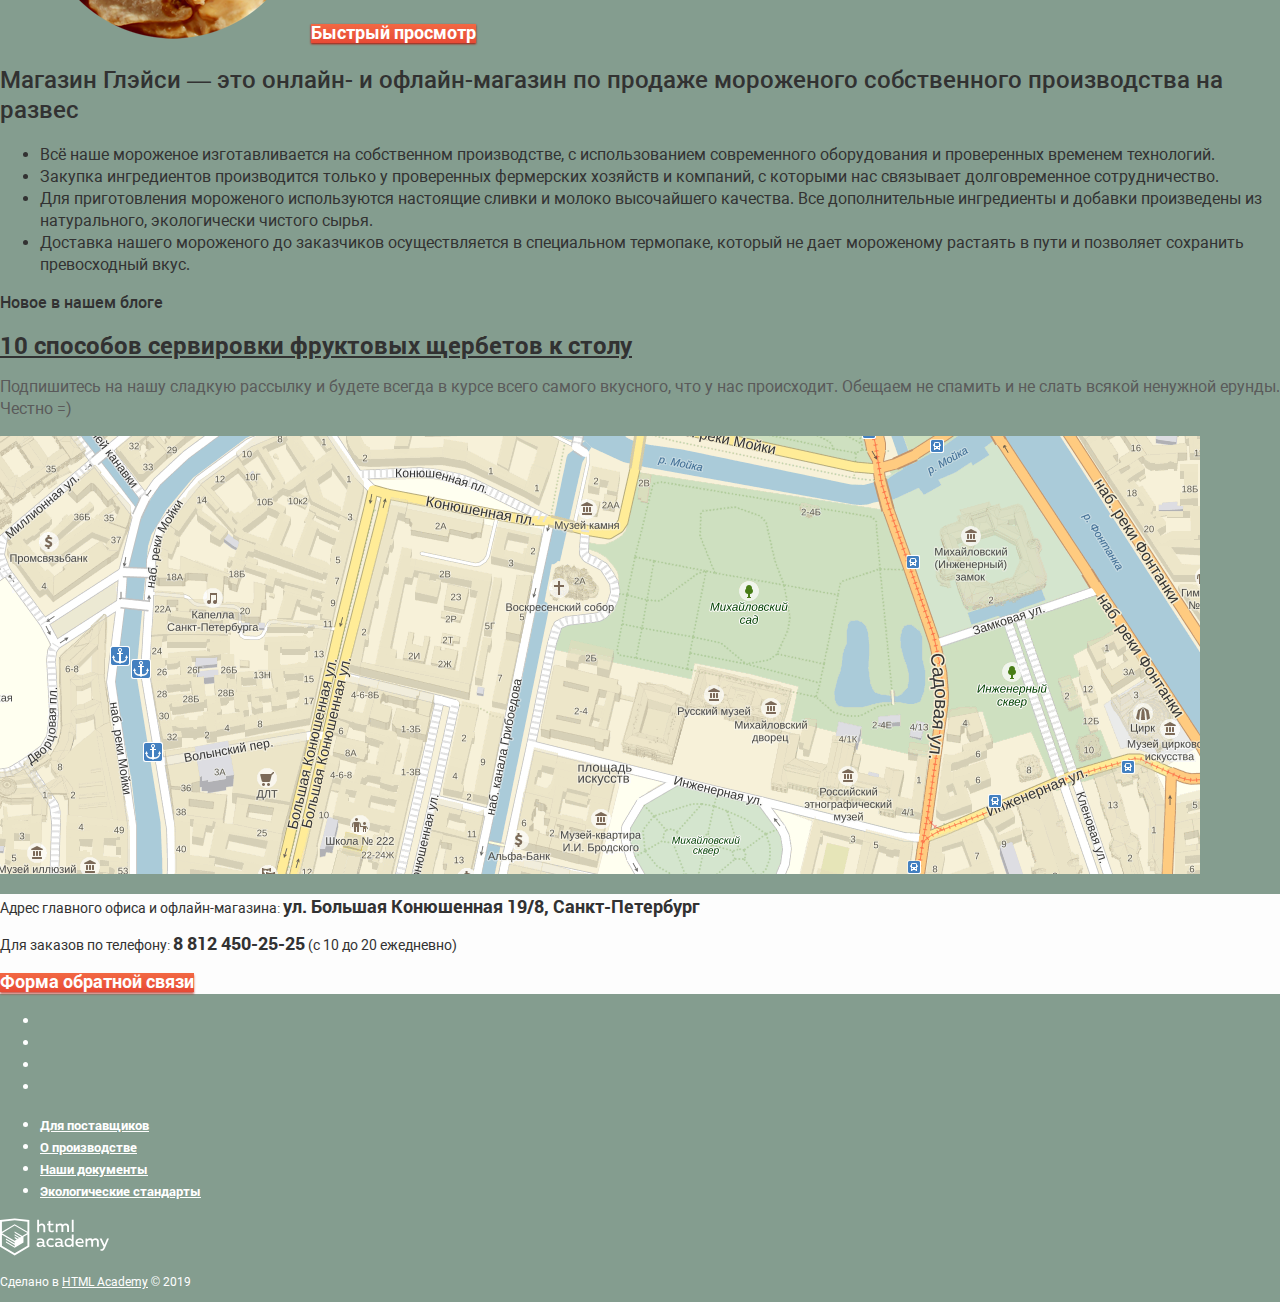
==== commit 8fc483c1: "Графика" ====
--- a/index.html
+++ b/index.html
@@ -14,7 +14,7 @@
       <div class="container"><!-- Выравнивание по центру -->
         <header class="main-header">
           <h1 class="visually-hidden">Глейси — собственное производство мороженого</h1>
-          <a class="main-header-logo"><img src="https://via.placeholder.com/154x64" alt=""></a>
+          <a class="main-header-logo"><img src="img/logo.svg" width="154" height="64" alt="Логотип «Глейси»"></a>
           <nav class="main-navigation">
             <h2 class="visually-hidden">Главное меню</h2>
             <ul class="site-navigation">
@@ -98,25 +98,25 @@
               <li class="products-item">
                 <h3><a href="">Сливочное с апельсиновым джемом и цитрусовой стружкой</a></h3>
                 <p>310 <span>₽/кг</span></p>
-                <a href=""><img src="https://via.placeholder.com/267x267" alt=""></a>
+                <a href=""><img src="img/1.png" width="267" height="267" alt="Изображение продукта"></a>
                 <span><a href="">Быстрый просмотр</a></span>
               </li>
               <li class="products-item">
                 <h3><a href="">Сливочно-кофейное с кусочками шоколада</a></h3>
                 <p>380 <span>₽/кг</span></p>
-                <a href=""><img src="https://via.placeholder.com/267x267" alt=""></a>
+                <a href=""><img src="img/2.png" width="267" height="267" alt="Изображение продукта"></a>
                 <span><a href="">Быстрый просмотр</a></span>
               </li>
               <li class="products-item">
                 <h3><a href="">Сливочно-клубничное с присыпкой из белого шоколада</a></h3>
                 <p>355 <span>₽/кг</span></p>
-                <a href=""><img src="https://via.placeholder.com/267x267" alt=""></a>
+                <a href=""><img src="img/3.png" width="267" height="267" alt="Изображение продукта"></a>
                 <span><a href="">Быстрый просмотр</a></span>
               </li>
               <li class="products-item">
                 <h3><a href="">Сливочное крем-брюле с карамельной подливкой</a></h3>
                 <p>415 <span>₽/кг</span></p>
-                <a href=""><img src="https://via.placeholder.com/267x267" alt=""></a>
+                <a href=""><img src="img/4.png" width="267" height="267" alt="Изображение продукта"></a>
                 <span><a href="">Быстрый просмотр</a></span>
               </li>
             </ul>
@@ -141,7 +141,7 @@
           </section>
           <section class="map">
             <h2 class="visually-hidden">Координаты</h2>
-            <a href=""><img src="https://via.placeholder.com/1250x640" alt=""></a>
+            <a href=""><img src="img/map.png" width="1200" height="438" alt="Изображение карты"></a>
           </section>
         </main>
         <footer class="page-footer">
@@ -171,7 +171,7 @@
           </section>
           <section class="footer-designer">
             <h2 class="visually-hidden">Разработчик</h2>
-            <a href="https://htmlacademy.ru/intensive/htmlcss"><img src="https://via.placeholder.com/109x38" alt=""></a>
+            <a href="https://htmlacademy.ru/intensive/htmlcss"><img src="img/logo-htmlacademy.svg" width="109" height="38" alt="Логотип «HTML Academy»"></a>
             <p>Сделано в <a href="https://htmlacademy.ru/intensive/htmlcss">HTML Academy</a> © 2019</p>
             <p class="visually-hidden">Репозиторий создан для обучения на профессиональном онлайн‑курсе «<a href="https://htmlacademy.ru/intensive/htmlcss">HTML и CSS, уровень 1</a>».</p>
           </section>
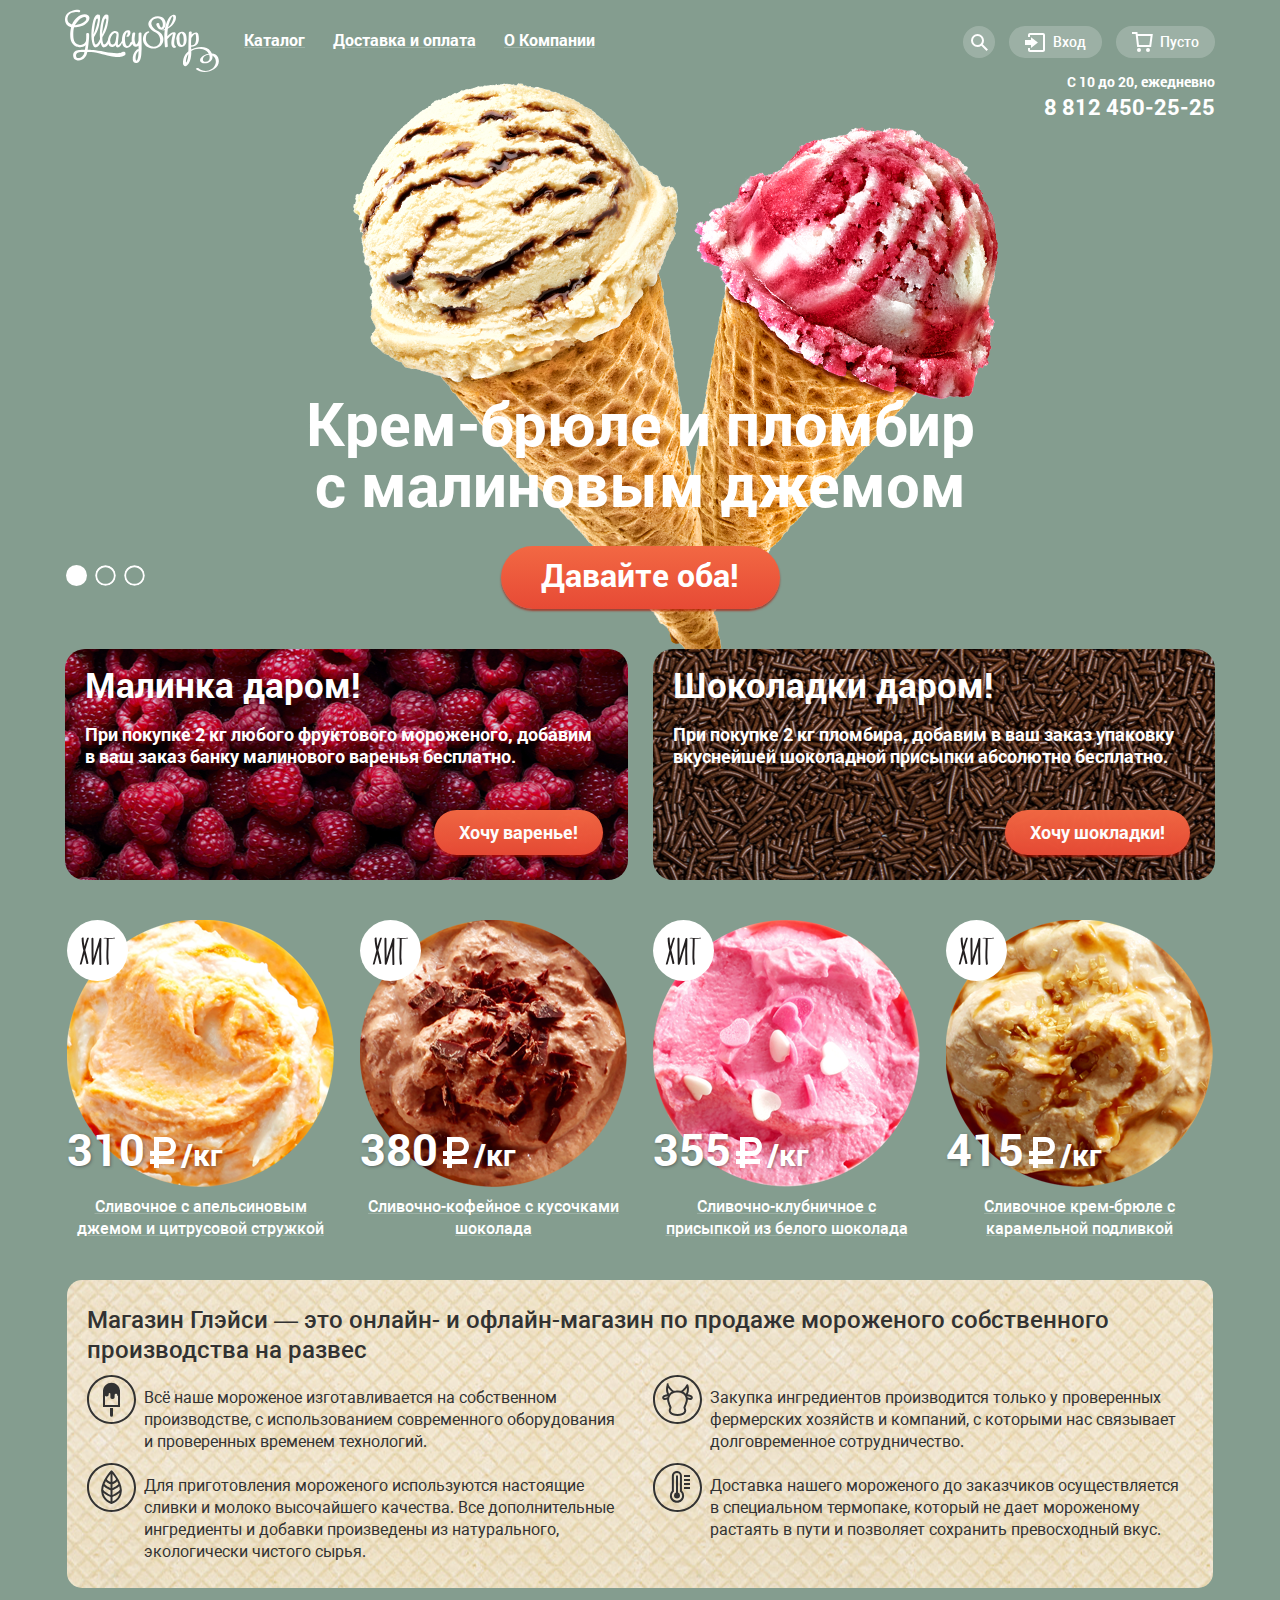
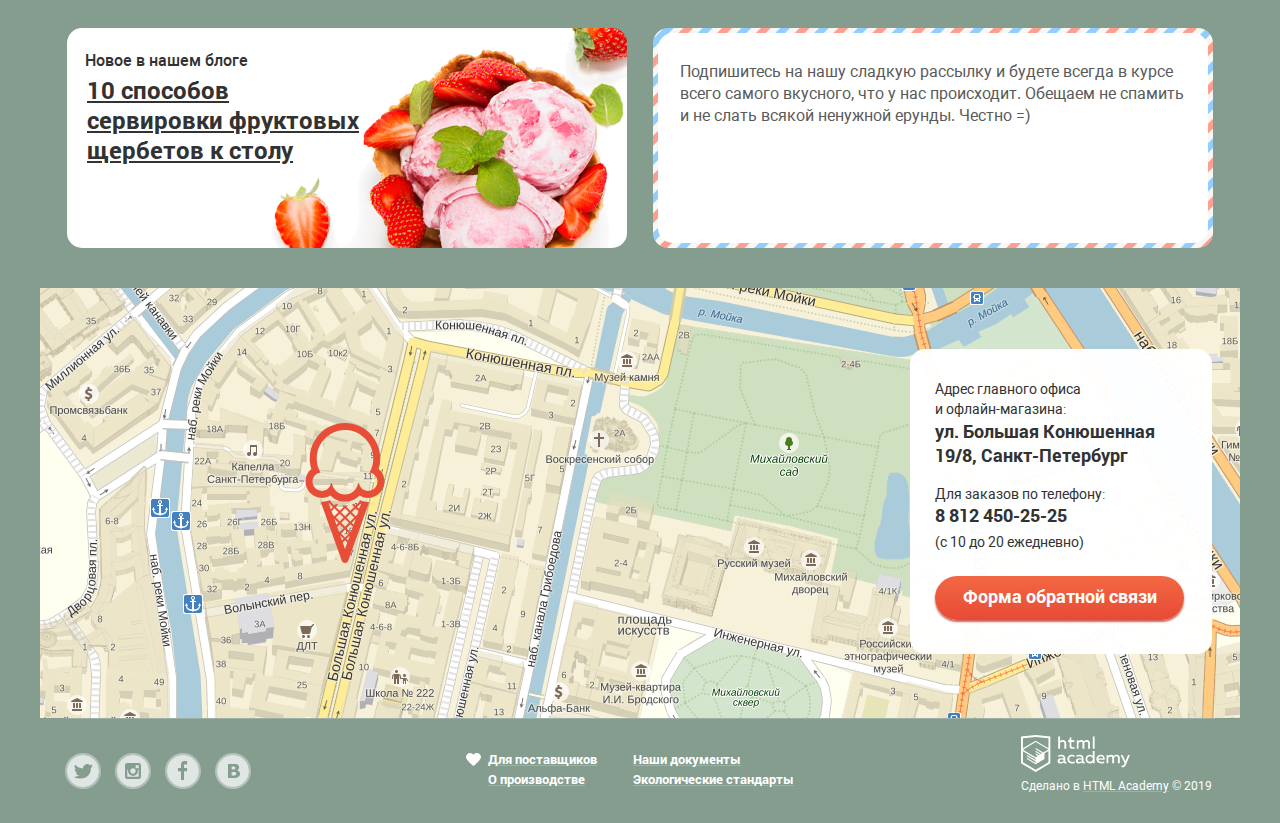
==== commit 7004b2c7: "Сетки: grid, flex" ====
--- a/index.html
+++ b/index.html
@@ -7,11 +7,11 @@
     <link href="css/style.css" rel="stylesheet">
   </head>
   <body class="page-body">
-    <!-- <input type="radio" name="slider" value="slide-1" id="slide-1" checked>
-    <input type="radio" name="slider" value="slide-2" id="slide-2">
-    <input type="radio" name="slider" value="slide-3" id="slide-3"> -->
-    <div class="site-wrapper"><!-- Смена фона страницы -->
-      <div class="container"><!-- Выравнивание по центру -->
+    <input class="visually-hidden" type="radio" name="slider" value="slide-1" id="slide-1" checked>
+    <input class="visually-hidden" type="radio" name="slider" value="slide-2" id="slide-2">
+    <input class="visually-hidden" type="radio" name="slider" value="slide-3" id="slide-3">
+    <div class="site-wrapper">
+      <div class="container">
         <header class="main-header">
           <h1 class="visually-hidden">Глейси — собственное производство мороженого</h1>
           <a class="main-header-logo"><img src="img/logo.svg" width="154" height="64" alt="Логотип «Глейси»"></a>
@@ -19,9 +19,9 @@
             <h2 class="visually-hidden">Главное меню</h2>
             <ul class="site-navigation">
               <li>
-                <a href="">Каталог</a>
+                <a>Каталог</a>
                 <ul class="site-list">
-                  <li><a class="new">Новинки</a></li>
+                  <li class="new"><a>Новинки</a></li>
                   <li><a href="catalog.html">Сливочное</a></li>
                   <li><a href="">Щербеты</a></li>
                   <li><a href="">Фруктовый лёд</a></li>
@@ -33,139 +33,147 @@
             </ul>
             <h2 class="visually-hidden">Пользовательское меню</h2>
             <ul class="user-list">
-              <li>
-                <span>Поиск</span>
+              <li class="user-item user-item_search">
+                <a href=""><span class="visually-hidden">Поиск</span></a>
                 <!-- <ul>
                   <li>Форма для поиска</li>
                 </ul> -->
               </li>
-              <li>
-                <span>Вход</span>
+              <li class="user-item user-item_login">
+                <a href=""><span>Вход</span></a>
                 <!-- <ul>
                   <li>Форма для входа</li>
                 </ul> -->
               </li>
-              <li>
-                <span>Пусто</span>
+              <li class="user-item user-item_order">
+                <a href=""><span>Пусто</span></a>
                 <!-- <ul>
                   <li>Форма для заказов</li>
                 </ul> -->
               </li>
             </ul>
-            <h2 class="visually-hidden">Когда нам позвонить?</h2>
-            <p><span class="visually-hidden">Для заказов по телефону: </span>С 10 до 20, ежедневно <a class="header-phone" href="tel:+78124502525">8 812 450-25-25</a></p>
           </nav>
+          <h2 class="visually-hidden">Когда нам позвонить?</h2>
+          <p><span class="visually-hidden">Для заказов по телефону: </span>С 10 до 20, ежедневно <br><a class="header-phone" href="tel:+78124502525">8 812 450-25-25</a></p>
         </header>
         <main class="page-main">
-          <section class="sliders">
-            <h2 class="visually-hidden">Слайдер</h2>
-            <ul class="sliders-list">
-              <li class="sliders-item">
-                <h3>Крем-брюле и пломбир с малиновым джемом</h3>
-                <span><a href="">Давайте оба!</a></span>
-              </li>
-              <li class="sliders-item">
-                <h3>Шоколадный пломбир и лимонный сорбет</h3>
-                <span><a href="">Давайте оба!</a></span>
-              </li>
-              <li class="sliders-item">
-                <h3>Пломбир с помадкой и клубничный щербет</h3>
-                <span><a href="">Давайте оба!</a></span>
-              </li>
-            </ul>
-            <!-- <div>
-              <label for="slide-1"></label>
-              <label for="slide-2"></label>
-              <label for="slide-3"></label>
-            </div> -->
-          </section>
-          <section class="promotions">
-            <h2 class="visually-hidden">Акция дня</h2>
-            <div class="promotions-block promotions-block_raspberry">
-              <h3>Малинка даром!</h3>
-              <p>При покупке 2 кг любого фруктового мороженого, добавим в ваш заказ банку малинового варенья бесплатно.</p>
-              <span><a href="">Хочу варенье!</a></span>
+          <div class="page-main_wrapper">
+            <section class="sliders">
+              <h2 class="visually-hidden">Слайдер</h2>
+              <ul class="sliders-list">
+                <li class="sliders-item">
+                  <h3>Крем-брюле и пломбир<br> с малиновым джемом</h3>
+                  <span><a href="">Давайте оба!</a></span>
+                </li>
+                <li class="sliders-item">
+                  <h3>Шоколадный пломбир<br> и лимонный сорбет</h3>
+                  <span><a href="">Давайте оба!</a></span>
+                </li>
+                <li class="sliders-item">
+                  <h3>Пломбир с помадкой<br> и клубничный щербет</h3>
+                  <span><a href="">Давайте оба!</a></span>
+                </li>
+              </ul>
+              <div class="sliders-block">
+                <label for="slide-1"><span class="visually-hidden">1 слайдер</span></label>
+                <label for="slide-2"><span class="visually-hidden">2 слайдер</span></label>
+                <label for="slide-3"><span class="visually-hidden">3 слайдер</span></label>
+              </div>
+            </section>
+            <section class="promotions">
+              <h2 class="visually-hidden">Акция дня</h2>
+              <div class="promotions-block promotions-block_raspberry">
+                <h3>Малинка даром!</h3>
+                <p>При покупке 2 кг любого фруктового мороженого, добавим в ваш заказ банку малинового варенья бесплатно.</p>
+                <span><a href="">Хочу варенье!</a></span>
+              </div>
+              <div class="promotions-block promotions-block_chocolate">
+                <h3>Шоколадки даром!</h3>
+                <p>При покупке 2 кг пломбира, добавим в ваш заказ упаковку вкуснейшей шоколадной присыпки абсолютно бесплатно.</p>
+                <span><a href="">Хочу шокладки!</a></span>
+              </div>
+            </section>
+            <section class="products">
+              <h2 class="visually-hidden">Продукция</h2>
+              <ul class="products-list products-list_hit">
+                <li class="products-item products-item_hit">
+                  <h3><a href="">Сливочное с апельсиновым джемом и цитрусовой стружкой</a></h3>
+                  <p>310<span>/кг</span></p>
+                  <a href=""><img src="img/1.png" width="267" height="267" alt="Изображение продукта"></a>
+                  <div><span>Быстрый просмотр</span></div>
+                </li>
+                <li class="products-item products-item_hit">
+                  <h3><a href="">Сливочно-кофейное с кусочками шоколада</a></h3>
+                  <p>380<span>/кг</span></p>
+                  <a href=""><img src="img/2.png" width="267" height="267" alt="Изображение продукта"></a>
+                  <div><span>Быстрый просмотр</span></div>
+                </li>
+                <li class="products-item products-item_hit">
+                  <h3><a href="">Сливочно-клубничное с присыпкой из белого шоколада</a></h3>
+                  <p>355<span>/кг</span></p>
+                  <a href=""><img src="img/3.png" width="267" height="267" alt="Изображение продукта"></a>
+                  <div><span>Быстрый просмотр</span></div>
+                </li>
+                <li class="products-item products-item_hit">
+                  <h3><a href="">Сливочное крем-брюле с карамельной подливкой</a></h3>
+                  <p>415<span>/кг</span></p>
+                  <a href=""><img src="img/4.png" width="267" height="267" alt="Изображение продукта"></a>
+                  <div><span>Быстрый просмотр</span></div>
+                </li>
+              </ul>
+            </section>
+            <section class="features">
+              <h2>Магазин Глэйси — это онлайн- и офлайн-магазин по продаже мороженого собственного производства на развес</h2>
+              <ul class="features-list">
+                <li class="features-item features-item_ice-cream">Всё наше мороженое изготавливается на собственном производстве, с использованием современного оборудования и проверенных временем технологий.</li>
+                <li class="features-item features-item_cow">Закупка ингредиентов  производится только у проверенных фермерских хозяйств и компаний, с которыми нас связывает долговременное сотрудничество.</li>
+                <li class="features-item features-item_eco">Для приготовления мороженого используются настоящие сливки и молоко высочайшего качества. Все дополнительные ингредиенты и добавки произведены из натурального, экологически чистого сырья.</li>
+                <li class="features-item features-item_thermometer">Доставка нашего мороженого до заказчиков осуществляется в специальном термопаке, который не дает мороженому растаять в пути и позволяет сохранить превосходный вкус.</li>
+              </ul>
+            </section>
+            <div class="news-subscribe-wrapper">
+              <section class="news">
+                <h2>Новое в нашем блоге</h2>
+                <p><a href="">10 способов сервировки фруктовых щербетов к столу</a></p>
+              </section>
+              <section class="subscribe">
+                <div class="subscribe-wrapper">
+                  <h2 class="visually-hidden">Рассылка</h2>
+                  <p>Подпишитесь на нашу сладкую рассылку и будете всегда в курсе всего самого вкусного, что у нас происходит. Обещаем не спамить и не слать всякой ненужной ерунды. Честно =)</p>
+                  <!-- <div>Форма подписки на рассылку</div> -->
+                </div>
+              </section>
             </div>
-            <div class="promotions-block promotions-block_chocolate">
-              <h3>Шоколадки даром!</h3>
-              <p>При покупке 2 кг пломбира, добавим в ваш заказ упаковку вкуснейшей шоколадной присыпки абсолютно бесплатно.</p>
-              <span><a href="">Хочу шокладки!</a></span>
-            </div>
-          </section>
-          <section class="products">
-            <h2 class="visually-hidden">Продукция</h2>
-            <ul class="products-list">
-              <li class="products-item">
-                <h3><a href="">Сливочное с апельсиновым джемом и цитрусовой стружкой</a></h3>
-                <p>310 <span>₽/кг</span></p>
-                <a href=""><img src="img/1.png" width="267" height="267" alt="Изображение продукта"></a>
-                <span><a href="">Быстрый просмотр</a></span>
-              </li>
-              <li class="products-item">
-                <h3><a href="">Сливочно-кофейное с кусочками шоколада</a></h3>
-                <p>380 <span>₽/кг</span></p>
-                <a href=""><img src="img/2.png" width="267" height="267" alt="Изображение продукта"></a>
-                <span><a href="">Быстрый просмотр</a></span>
-              </li>
-              <li class="products-item">
-                <h3><a href="">Сливочно-клубничное с присыпкой из белого шоколада</a></h3>
-                <p>355 <span>₽/кг</span></p>
-                <a href=""><img src="img/3.png" width="267" height="267" alt="Изображение продукта"></a>
-                <span><a href="">Быстрый просмотр</a></span>
-              </li>
-              <li class="products-item">
-                <h3><a href="">Сливочное крем-брюле с карамельной подливкой</a></h3>
-                <p>415 <span>₽/кг</span></p>
-                <a href=""><img src="img/4.png" width="267" height="267" alt="Изображение продукта"></a>
-                <span><a href="">Быстрый просмотр</a></span>
-              </li>
-            </ul>
-          </section>
-          <section class="features">
-            <h2>Магазин Глэйси — это онлайн- и офлайн-магазин по продаже мороженого собственного производства на развес</h2>
-            <ul class="features-list">
-              <li class="features-item">Всё наше мороженое изготавливается на собственном производстве, с использованием современного оборудования и проверенных временем технологий.</li>
-              <li class="features-item">Закупка ингредиентов  производится только у проверенных фермерских хозяйств и компаний, с которыми нас связывает долговременное сотрудничество.</li>
-              <li class="features-item">Для приготовления мороженого используются настоящие сливки и молоко высочайшего качества. Все дополнительные ингредиенты и добавки произведены из натурального, экологически чистого сырья.</li>
-              <li class="features-item">Доставка нашего мороженого до заказчиков осуществляется в специальном термопаке, который не дает мороженому растаять в пути и позволяет сохранить превосходный вкус.</li>
-            </ul>
-          </section>
-          <section class="news">
-            <h2>Новое в нашем блоге</h2>
-            <p><a href="">10 способов сервировки фруктовых щербетов к столу</a></p>
-          </section>
-          <section class="subscribe">
-            <h2 class="visually-hidden">Рассылка</h2>
-            <p>Подпишитесь на нашу сладкую рассылку и будете всегда в курсе всего самого вкусного, что у нас происходит. Обещаем не спамить и не слать всякой ненужной ерунды. Честно =)</p>
-            <!-- <div>Форма подписки на рассылку</div> -->
-          </section>
-          <section class="map">
-            <h2 class="visually-hidden">Координаты</h2>
-            <a href=""><img src="img/map.png" width="1200" height="438" alt="Изображение карты"></a>
-          </section>
+            <section class="map">
+              <h2 class="visually-hidden">Координаты</h2>
+              <a href="" title="Офис офлайн-мазагина по адресу ул. Большая Конюшенная 19/8, Санкт-Петербург">
+                <div class="map-pin"></div>
+              </a>
+            </section>
+          </div>
         </main>
         <footer class="page-footer">
           <section class="footer-contacts">
             <h2 class="visually-hidden">Контакты</h2>
-            <p>Адрес главного офиса и офлайн-магазина: <span>ул. Большая Конюшенная 19/8, Санкт-Петербург</span></p>
-            <p>Для заказов по телефону: <a class="footer-phone" href="tel:+78124502525">8 812 450-25-25</a> <span class="footer-phone-time">(с 10 до 20 ежедневно)</span></p>
+            <p>Адрес главного офиса <br>и офлайн-магазина: <br><span>ул. Большая Конюшенная <br>19/8, Санкт-Петербург</span></p>
+            <p>Для заказов по телефону: <br><a class="footer-phone" href="tel:+78124502525">8 812 450-25-25</a> <br><span class="footer-phone-time">(с 10 до 20 ежедневно)</span></p>
             <span><a href="">Форма обратной связи</a></span>
           </section>
           <section class="footer-social">
             <h2 class="visually-hidden">Соцсети: ссылки</h2>
             <ul class="social-list">
-              <li><a class="social-button" href=""><span class="visually-hidden">Твитер</span></a></li>
-              <li><a class="social-button" href=""><span class="visually-hidden">Инстаграм</span></a></li>
-              <li><a class="social-button" href=""><span class="visually-hidden">Фейсбук</span></a></li>
-              <li><a class="social-button" href=""><span class="visually-hidden">ВКонтакте</span></a></li>
+              <li><a href=""><span class="social-button social-button_twitter"></span><span class="visually-hidden">Твитер</span></a></li>
+              <li><a href=""><span class="social-button social-button_instagram"></span><span class="visually-hidden">Инстаграм</span></a></li>
+              <li><a href=""><span class="social-button social-button_fb"></span><span class="visually-hidden">Фейсбук</span></a></li>
+              <li><a href=""><span class="social-button social-button_vk"></span><span class="visually-hidden">ВКонтакте</span></a></li>
             </ul>
           </section>
           <section class="footer-navigation">
             <h2 class="visually-hidden">Меню: полезные ссылки</h2>
             <ul class="navigation-list">
-              <li><a href="">Для поставщиков</a></li>
+              <li class="navigation-item_heart"><a href="">Для поставщиков</a></li>
+              <li><a href="">Наши документы</a></li>
               <li><a href="">О производстве</a></li>
-              <li><a href="">Наши документы</a></li>
               <li><a href="">Экологические стандарты</a></li>
             </ul>
           </section>
--- a/css/style.css
+++ b/css/style.css
@@ -51,6 +51,7 @@
   --white-durty: #FBDED7;
   --white-gray: #FCEEEC;
   --white-red: #FFBC9E;
+  --white-bg: #F8F7F4;
   --basic-white: #FFFFFF;
   --rgb-white: 255, 255, 255;
   --rgb-beige: 248, 247, 244;
@@ -71,6 +72,81 @@
   background-color: var(--bg-1);
 }
 
+a {
+  text-decoration: none;
+}
+
+img {
+  max-width: 100%;
+  height: auto;
+}
+
+/* Grid */
+
+.page {
+  height: 100%;
+}
+
+.page-body > .container,
+.site-wrapper > .container {
+  min-height: 100%;
+  display: grid;
+  grid-template-rows: min-content 1fr min-content;
+  align-content: start;
+}
+
+.container {
+  width: 1150px;
+  margin: 0 auto;
+  padding: 0 25px;
+}
+
+/* Flex */
+
+.news-subscribe-wrapper {
+  display: flex;
+  flex-flow: wrap;
+  flex-basis: 560px;
+  justify-content: space-between;
+  margin: 0 2px;
+  padding: 0;
+}
+
+/* Background */
+
+#slide-1:checked ~ .site-wrapper {
+  background:
+    url("../img/creme-brulee.png") no-repeat 75px 0,
+    url("../img/raspberry-ice-cream.png") no-repeat 75px 0;
+  background-color: var(--bg-1);
+}
+
+#slide-2:checked ~ .site-wrapper {
+  background:
+    url("../img/chocolate-sundae.png") no-repeat 350px 75px,
+    url("../img/lemon-sorbet.png") no-repeat 75px 0;
+  background-color: var(--bg-2);
+}
+
+#slide-3:checked ~ .site-wrapper {
+  background:
+    url("../img/sundae-fondant.png") no-repeat 75px 0,
+    url("../img/strawberry-sherbet.png") no-repeat 75px 0;
+  background-color: var(--bg-3);
+}
+
+#slide-1:checked ~ .site-wrapper .sliders-item:nth-of-type(1),
+#slide-2:checked ~ .site-wrapper .sliders-item:nth-of-type(2),
+#slide-3:checked ~ .site-wrapper .sliders-item:nth-of-type(3) {
+  display: block;
+}
+
+#slide-1:checked ~ .site-wrapper .sliders-block > label:nth-of-type(1),
+#slide-2:checked ~ .site-wrapper .sliders-block > label:nth-of-type(2),
+#slide-3:checked ~ .site-wrapper .sliders-block > label:nth-of-type(3) {
+  background-color: rgba(var(--rgb-white), 1);
+}
+
 /* Visually Hidden */
 
 .visually-hidden {
@@ -88,33 +164,127 @@
 
 /* Header */
 
-.site-navigation > li > a {
+.main-header {
+  position: relative;
+  display: flex;
+  flex-direction: column;
+  flex-wrap: wrap;
+  margin: 0;
+  padding: 0;
+  padding-top: 10px;
+}
+
+.main-header > a {
+  position: absolute;
+  top: 9px;
+  left: 0;
+}
+
+.main-header > p {
+  align-self: flex-end;
+  margin: 0;
+  font-family: "Roboto", "Arial", sans-serif;
+  font-style: normal;
+  font-weight: 700;
+  font-size: 14px;
+  line-height: 16px;
+  text-align: right;
+  color: var(--basic-white);
+}
+
+.header-phone {
+  display: block;
+  padding: 0;
+  padding-top: 5px;
+  font-family: "Roboto", "Arial", sans-serif;
+  font-style: normal;
+  font-weight: 700;
+  font-size: 22px;
+  line-height: 24px;
+  text-decoration: none;
+  color: var(--basic-white);
+}
+
+.header-phone:hover,
+.header-phone:focus,
+.header-phone:active {
+  color: var(--white-red);
+}
+
+.main-navigation {
+  display: flex;
+  flex-wrap: wrap;
+  justify-content: space-between;
+  margin-left: 154px;
+}
+
+.site-navigation {
+  display: flex;
+  margin-left: 11px;
+  padding: 0;
+  list-style: none;
+}
+
+.site-navigation > li {
+  position: relative;
   font-family: "Roboto", "Arial", sans-serif;
   font-style: normal;
   font-weight: 700;
   font-size: 16px;
   line-height: 18px;
-  color: var(--basic-white);
-}
-
-.site-navigation > li > a.active {
+}
+
+.site-navigation > li > a {
+  display: flex;
+  padding: 5px 14px 9px 14px;
+  border: 0;
+  border-radius: 16px;
+  text-decoration-line: underline;
+  text-decoration-color: rgba(var(--rgb-white), 0.2);
+  color: var(--basic-white);
+}
+
+.site-navigation > li.active > a {
+  text-decoration: none;
   color: var(--basic-white);
   background: var(--red-blade);
 }
 
-.site-navigation > li > a:hover:not(a.active),
-.site-navigation > li > a:focus:not(a.active) {
+.site-navigation > li:not(li.active) > a:hover,
+.site-navigation > li:not(li.active) > a:focus {
   text-decoration: none;
   color: var(--basic-gray);
   background: var(--white-darken);
 }
 
-.site-navigation > li > a:active:not(a.active) {
+.site-navigation > li:not(li.active) > a:active {
   background: linear-gradient(0deg, var(--gray-07), var(--gray-07)), rgba(var(--rgb-beige), 0.99);
   box-shadow: inset 0 2px 1px var(--gray-59);
 }
 
-.site-list > li > a {
+.site-navigation > li > a:hover + ul,
+.site-navigation > li:hover > ul {
+  display: block;
+}
+
+.site-list {
+  position: absolute;
+  top: 34px;
+  left: -7px;
+  display: none;
+  min-width: 143px;
+  margin: 0;
+  padding: 5px 0;
+  list-style: none;
+  border: 0;
+  border-radius: 5px;
+  background: var(--white-bg);
+  box-shadow: 0px 20px 20px rgba(var(--rgb-black), 0.4);
+  z-index: 2;
+}
+
+.site-list > li {
+  display: block;
   font-family: "Roboto", "Arial", sans-serif;
   font-style: normal;
   font-weight: 400;
@@ -124,61 +294,151 @@
   color: var(--basic-gray);
 }
 
-.site-list > li > a.new {
-  font-weight: 700;
-}
-
-.site-list > li > a.active {
-  color: var(--basic-white);
+.site-list > li:not(li.new) {
+  margin: 0;
+  margin-bottom: 1px;
+  padding: 0 20px;
+}
+
+.site-list > li.new {
+  font-weight: 700;
+  margin: 0;
+  margin-left: 6px;
+  margin-right: 9px;
+  padding: 0;
+  padding-left: 14px;
+  padding-right: 11px;
+  padding-bottom: 4px;
+  border-bottom: 1px solid rgba(var(--rgb-black), 0.2);
+}
+
+.site-list > li.new + li {
+  padding-top: 3px;
+}
+
+.site-list > li:hover:not(li.new, li.active),
+.site-list > li:focus:not(li.new, li.active) {
+  background: var(--white-durty);
+}
+
+.site-list > li:active:not(li.new, li.active) {
+  background: var(--red-rose);
+}
+
+.site-list > li.active {
   background: var(--red-blade);
 }
 
-.site-list > li > a:hover:not(a.new, a.active),
-.site-list > li > a:focus:not(a.new, a.active) {
-  background: var(--white-durty);
-}
-
-.site-list > li > a:active:not(a.new, a.active) {
-  background: var(--red-rose);
-}
-
-.user-list span {
+.site-list > li > a {
+  display: flex;
+  margin: 0;
+  padding: 0;
+  color: var(--basic-gray);
+}
+
+.site-list > li.active > a {
+  color: var(--basic-white);
+}
+
+.user-list {
+  display: flex;
+  padding-left: 0;
+  list-style: none;
+}
+
+.user-item {
   font-family: "Roboto", "Arial", sans-serif;
   font-style: normal;
   font-weight: 500;
   font-size: 14px;
   line-height: 16px;
-  color: var(--basic-white);
-}
-
-.main-navigation p {
-  font-family: "Roboto", "Arial", sans-serif;
-  font-style: normal;
-  font-weight: 700;
-  font-size: 14px;
-  line-height: 16px;
-  color: var(--basic-white);
-}
-
-.header-phone {
-  font-family: "Roboto", "Arial", sans-serif;
-  font-style: normal;
-  font-weight: 700;
-  font-size: 22px;
-  line-height: 24px;
-  text-decoration: none;
-  color: var(--basic-white);
-}
-
-.header-phone:hover,
-.header-phone:focus,
-.header-phone:active {
-  color: var(--white-red);
+}
+
+.user-item:not(.user-item_search) {
+  margin-left: 14px;
+}
+
+.user-item > a {
+  display: flex;
+  align-items: center;
+  border: 0;
+  border-radius: 16px;
+  color: var(--basic-white);
+  background-color: rgba(var(--rgb-white), 0.2);
+}
+
+.user-item:not(.user-item_search) > a {
+  padding: 0;
+  padding-left: 44px;
+  padding-right: 16px;
+  height: 32px;
+  background-repeat: no-repeat;
+  background-position: 16px center;
+}
+
+.user-item_search > a {
+  width: 32px;
+  height: 32px;
+  background: rgba(var(--rgb-white), 0.2) url("../img/loupe.svg") no-repeat center center;
+}
+
+.user-item_login > a {
+  background-image: url("../img/entrance.svg");
+}
+
+.user-item_order > a {
+  background-image: url("../img/basket.svg");
+}
+
+.user-item_order-full > a {
+  background-image: url("../img/basket-red.svg");
+}
+
+.user-item > a:hover,
+.user-item > a:focus {
+  color: var(--basic-gray);
+  background-color: var(--white-darken);
+}
+
+.user-item_search > a:hover,
+.user-item_search > a:focus {
+  background-repeat: no-repeat;
+  background-position: center center;
+  background-image: url("../img/loupe_hover.svg");
+}
+
+.user-item_login > a:hover,
+.user-item_login > a:focus {
+  background-repeat: no-repeat;
+  background-position: 16px center;
+  background-image: url("../img/entrance_hover.svg");
+}
+
+.user-item_order > a:hover,
+.user-item_order > a:focus {
+  background-repeat: no-repeat;
+  background-position: 16px center;
+  background-image: url("../img/basket_hover.svg");
+}
+
+.user-item_order-full > a:hover,
+.user-item_order-full > a:focus {
+  background-repeat: no-repeat;
+  background-position: 16px center;
+  background-image: url("../img/basket-red_hover.svg");
 }
 
 /* Main */
 
-.page-main > h2 {
+.page-main_wrapper {
+  display: grid;
+  grid-template-columns: 1fr;
+  grid-row-gap: 40px;
+}
+
+.page-main_wrapper > h2 {
+  margin: 0;
+  padding: 0;
   font-family: "Roboto", "Arial", sans-serif;
   font-style: normal;
   font-weight: 700;
@@ -189,7 +449,30 @@
 
 /* Sliders */
 
-.sliders-item h3 {
+.sliders {
+  position: relative;
+  display: flex;
+  flex-wrap: wrap;
+  justify-content: center;
+  align-items: flex-end;
+  height: 490px;
+}
+
+.sliders-list {
+  display: flex;
+  flex-wrap: wrap;
+  margin: 0;
+  padding: 0;
+  list-style: none;
+}
+
+.sliders-item {
+  display: none;
+  text-align: center;
+}
+
+.sliders-item > h3 {
+  margin: 0;
   font-family: "Roboto", "Arial", sans-serif;
   font-style: normal;
   font-weight: 700;
@@ -198,43 +481,110 @@
   color: var(--basic-white);
 }
 
-.sliders-item span {
-  background: linear-gradient(0deg, var(--red-light) 0%, var(--red-lighten) 100%);
-  box-shadow: 0 2px 2px rgba(var(--rgb-red), 0.64);
-}
-
-.sliders-item span:hover,
-.sliders-item span:focus {
-  background: linear-gradient(0deg, rgba(var(--rgb-white), 0.2), rgba(var(--rgb-white), 0.2)), linear-gradient(0deg, var(--red-light) 0%, var(--red-lighten) 100%);
-  box-shadow: 0 2px 2px var(--red-dark);
-}
-
-.sliders-item span:active {
-  background: linear-gradient(0deg, rgba(var(--rgb-black), 0.07), rgba(var(--rgb-black), 0.07)), linear-gradient(0deg, var(--red-lighten) 0%, var(--red-light) 100%);
-  box-shadow: inset 0 2px 2px var(--red-darken);
-}
-
-.sliders-item a {
+.sliders-item > span {
+  display: inline-block;
+  margin: 0;
+  margin-top: 32px;
+  padding: 7px 41px 12px 40px;
   font-family: "Roboto", "Arial", sans-serif;
   font-style: normal;
   font-weight: 700;
   font-size: 32px;
   line-height: 44px;
   text-decoration: none;
-  color: var(--basic-white);
-}
-
-.sliders-item a:active {
+  border: 0;
+  border-radius: 44px;
+  background: linear-gradient(0deg, var(--red-light) 0%, var(--red-lighten) 100%);
+  box-shadow: 0 2px 2px rgba(var(--rgb-red), 0.64);
+}
+
+.sliders-item > span:hover,
+.sliders-item > span:focus {
+  background: linear-gradient(0deg, rgba(var(--rgb-white), 0.2), rgba(var(--rgb-white), 0.2)), linear-gradient(0deg, var(--red-light) 0%, var(--red-lighten) 100%);
+  box-shadow: 0 2px 2px var(--red-dark);
+}
+
+.sliders-item > span:active {
+  background: linear-gradient(0deg, rgba(var(--rgb-black), 0.07), rgba(var(--rgb-black), 0.07)), linear-gradient(0deg, var(--red-lighten) 0%, var(--red-light) 100%);
+  box-shadow: inset 0 2px 2px var(--red-darken);
+}
+
+.sliders-item span > a {
+  color: var(--basic-white);
+}
+
+.sliders-item span > a:active {
   color: var(--white-gray);
 }
 
+.sliders-block {
+  position: absolute;
+  bottom: 0;
+  left: 0;
+  display: flex;
+  flex-wrap: wrap;
+  justify-content: center;
+  align-items: center;
+  margin: 0;
+  margin-left: 1px;
+  margin-bottom: 23px;
+}
+
+.sliders-block > label {
+  display: flex;
+  flex-wrap: wrap;
+  justify-content: center;
+  align-items: center;
+  width: 21px;
+  height: 21px;
+  margin: 0;
+  margin-right: 8px;
+  box-sizing: border-box;
+  border: 0;
+  border-radius: 50%;
+  background: url("../img/slider-button.svg") no-repeat 0 0;
+  background-color: rgba(var(--rgb-white), 0);
+  cursor: pointer;
+}
+
+.sliders-block > label:hover,
+.sliders-block > label:focus {
+  background-color: rgba(var(--rgb-white), 0.2);
+}
+
+.sliders-block > label:active {
+  background-color: rgba(var(--rgb-white), 1);
+}
+
 /* Promotions */
 
+.promotions {
+  display: grid;
+  grid-template-columns: 1fr 1fr;
+  grid-column-gap: 25px;
+}
+
+.promotions-block_raspberry {
+  background: url("../img/raspberry.jpg") no-repeat center center;
+}
+
+.promotions-block_chocolate {
+  background: url("../img/chocolate.jpg") no-repeat center center;
+}
+
 .promotions-block {
-  background: rgba(var(--rgb-black), 0.0001);
-}
-
-.promotions-block h3 {
+  display: flex;
+  flex-wrap: wrap;
+  flex-direction: column;
+  margin: 0;
+  padding: 15px 25px 25px 20px;
+  border: 0;
+  border-radius: 20px;
+  background-color: rgba(var(--rgb-black), 0.0001);
+}
+
+.promotions-block > h3 {
+  margin: 0;
   font-family: "Roboto", "Arial", sans-serif;
   font-style: normal;
   font-weight: 700;
@@ -243,7 +593,7 @@
   color: var(--basic-white);
 }
 
-.promotions-block p {
+.promotions-block > p {
   font-family: "Roboto", "Arial", sans-serif;
   font-style: normal;
   font-weight: 700;
@@ -252,25 +602,30 @@
   color: var(--basic-white);
 }
 
-.promotions-block span {
+.promotions-block > span {
+  align-self: flex-end;
+  margin-top: 25px;
+  padding: 10px 25px;
+  border: 0;
+  border-radius: 24px;
   background: linear-gradient(0deg, var(--red-light) 0%, var(--red-lighten) 100%);
   mix-blend-mode: normal;
   opacity: 0.99;
   box-shadow: 0 2px 2px rgba(var(--rgb-red), 0.64);
 }
 
-.promotions-block span:hover,
-.promotions-block span:focus {
+.promotions-block > span:hover,
+.promotions-block > span:focus {
   background: linear-gradient(0deg, rgba(var(--rgb-white), 0.2), rgba(var(--rgb-white), 0.2)), linear-gradient(0deg, var(--red-light) 0%, var(--red-lighten) 100%);
   box-shadow: 0 1px 2px var(--red-dark);
 }
 
-.promotions-block span:active {
+.promotions-block > span:active {
   background: linear-gradient(0deg, rgba(var(--rgb-black), 0.07), rgba(var(--rgb-black), 0.07)), linear-gradient(0deg, var(--red-lighten) 0%, var(--red-light) 100%);
   box-shadow: inset 0 2px 2px var(--red-darken);
 }
 
-.promotions-block span > a {
+.promotions-block > span > a {
   font-family: "Roboto", "Arial", sans-serif;
   font-style: normal;
   font-weight: 700;
@@ -279,23 +634,50 @@
   color: var(--basic-white);
 }
 
-.promotions-block span > a:hover,
-.promotions-block span > a:focus {
+.promotions-block > span > a:hover,
+.promotions-block > span > a:focus {
   color: var(--white-dark);
 }
 
-.promotions-block span > a:active {
+.promotions-block > span > a:active {
   color: var(--white-gray);
 }
 
 /* Breadcrumbs */
 
-.breadcrumbs-list li > a {
+.breadcrumbs-list {
+  position: absolute;
+  top: 100px;
+  display: flex;
+  flex-wrap: wrap;
+  flex-direction: row;
+  width: 900px;
+  margin: 0;
+  padding: 0;
+  list-style: none;
+}
+
+.breadcrumbs-list li {
+  position: relative;
+  margin: 0;
+  margin-right: 22px;
   font-family: "Roboto", "Arial", sans-serif;
   font-style: normal;
   font-weight: 400;
   font-size: 14px;
   line-height: 16px;
+}
+
+.breadcrumbs-list li:not(:last-of-type)::before {
+  content: "»";
+  position: absolute;
+  top: 0;
+  right: -15px;
+  font-size: 14px;
+  line-height: 16px;
+}
+
+.breadcrumbs-list li > a {
   color: var(--basic-white);
 }
 
@@ -307,12 +689,71 @@
 
 /* Products */
 
-.products-item h3 > a {
+.products {
+  margin: 0;
+  margin-left: 2px;
+  margin-right: 2px;
+}
+
+.products-list {
+  display: flex;
+  flex-wrap: wrap;
+  justify-content: space-between;
+  width: inherit;
+  margin: 0;
+  padding: 0;
+  font-size: 0;
+  list-style: none;
+}
+
+.products-list:not(.products-list_hit) {
+  margin-bottom: 42px;
+}
+
+.products-item {
+  position: relative;
+  display: flex;
+  flex-wrap: wrap;
+  flex-direction: column;
+  align-items: center;
+  margin: 0;
+  padding: 0;
+  font-size: 0;
+}
+
+.products-item:not(.products-item_hit) {
+  padding-bottom: 42px;
+}
+
+.products-item_hit {
+  position: relative;
+}
+
+.products-item_hit::before {
+  position: absolute;
+  content: "";
+  top: 0;
+  left: 0;
+  width: 61px;
+  height: 61px;
+  background: url("../img/hit.svg") no-repeat 0 0;
+}
+
+.products-item > h3 {
+  max-width: 257px;
+  margin: 0;
+  margin-top: 9px;
   font-family: "Roboto", "Arial", sans-serif;
   font-style: normal;
   font-weight: 500;
   font-size: 16px;
   line-height: 22px;
+  text-align: center;
+  text-decoration-line: underline;
+  text-decoration-color: rgba(var(--rgb-white), 0.2);
+}
+
+.products-item h3 > a {
   color: var(--basic-white);
 }
 
@@ -322,8 +763,12 @@
   color: var(--white-red);
 }
 
-.products-item p,
-.products-item p > span {
+.products-item > p {
+  position: absolute;
+  top: 222px;
+  left: 0;
+  margin: 0;
+  padding: 0;
   font-family: "Roboto", "Arial", sans-serif;
   font-style: normal;
   font-weight: 700;
@@ -333,49 +778,114 @@
   text-shadow: 0.5px 0.9px 3px rgba(var(--rgb-gray), 0.5);
 }
 
+.products-item p > span {
+  margin: 0;
+  padding: 0;
+  margin-left: 3px;
+  padding-left: 33px;
+  font-family: "Roboto", "Arial", sans-serif;
+  font-style: normal;
+  font-weight: 700;
+  font-size: 30px;
+  line-height: 13px;
+  color: var(--basic-white);
+  background: url("../img/ruble.svg") no-repeat 0 0;
+}
+
 .products-item > a {
-  background: rgba(var(--rgb-black), 0.0001);
-}
-
-.products-item > span {
+  display: flex;
+  flex-wrap: wrap;
+  order: -1;
+}
+
+.products-item > a:hover ~ div {
+  z-index: 1;
+  opacity: 1;
+}
+
+.products-item > div {
+  position: absolute;
+  top: -10px;
+  z-index: -1;
+  display: flex;
+  flex-wrap: wrap;
+  justify-content: center;
+  align-items: flex-end;
+  width: 290px;
+  height: 410px;
+  border: 0;
+  border-radius: 10px;
+  background-color: rgba(var(--rgb-white), 0.2);
+  opacity: 0;
+}
+
+.products-item div > span {
+  z-index: 2;
+  display: flex;
+  flex-wrap: wrap;
+  justify-content: center;
+  align-items: center;
+  width: 203px;
+  height: 48px;
+  margin: 0;
+  padding: 0;
+  margin-bottom: 20px;
+  font-family: "Roboto", "Arial", sans-serif;
+  font-style: normal;
+  font-weight: 700;
+  font-size: 18px;
+  line-height: 24px;
+  border: 0;
+  border-radius: 24px;
+  text-decoration: none;
+  color: var(--basic-white);
   background: linear-gradient(0deg, var(--red-light) 0%, var(--red-lighten) 100%), var(--basic-red);
   box-shadow: 0 1px 2px var(--red-dark);
 }
 
-.products-item > span:hover,
-.products-item > span:focus {
-  background: linear-gradient(0deg, rgba(var(--rgb-white), 0.2), rgba(var(--rgb-white), 0.2)), linear-gradient(0deg, var(--red-light) 0%, var(--red-lighten) 100%);
-  box-shadow: 0 1px 2px var(--red-dark);
-}
-
-.products-item > span:active {
-  background: linear-gradient(0deg, rgba(var(--rgb-black), 0.07), rgba(var(--rgb-black), 0.07)), linear-gradient(0deg, var(--red-lighten) 0%, var(--red-light) 100%);
-  box-shadow: inset 0 2px 2px var(--red-darken);
-}
-
-.products-item span > a {
-  font-family: "Roboto", "Arial", sans-serif;
-  font-style: normal;
-  font-weight: 700;
-  font-size: 18px;
-  line-height: 24px;
-  text-decoration: none;
-  color: var(--basic-white);
-}
-
-.products-item span > a:active {
-  color: var(--white-gray);
-}
-
 /* Pagination */
 
-.pagination-list li > a:not(li.pagination-active > a, li.pagination-back > a, li.pagination-next > a) {
+.pagination-list {
+  display: flex;
+  flex-wrap: wrap;
+  justify-content: flex-end;
+  margin: 0;
+  margin-bottom: 30px;
+  padding: 0;
+  list-style: none;
+}
+
+.pagination-list li {
+  display: flex;
+  flex-wrap: wrap;
+  justify-content: center;
+  align-items: center;
+  width: 25px;
+  height: 25px;
+  margin: 0;
+  padding: 0;
+  margin-left: 4px;
   font-family: "Roboto", "Arial", sans-serif;
   font-style: normal;
   font-weight: 500;
   font-size: 16px;
   line-height: 18px;
+  text-align: center;
   text-decoration: none;
+  border: 0;
+  border-radius: 50%;
+}
+
+.pagination-back {
+  background: url("../img/icon-left-small.svg") no-repeat center center;
+  transform: rotate(180deg);
+}
+
+.pagination-next {
+  background: url("../img/icon-right-small.svg") no-repeat center center;
+}
+
+.pagination-list li > a:not(li.pagination-active > a) {
   color: var(--basic-white);
 }
 
@@ -383,29 +893,30 @@
   background: rgba(var(--rgb-white), 1);
 }
 
-.pagination-list li:hover:not(li.pagination-active, li.pagination-back, li.pagination-next),
-.pagination-list li:focus:not(li.pagination-active, li.pagination-back, li.pagination-next),
-.pagination-list li:active:not(li.pagination-active, li.pagination-back, li.pagination-next) {
+.pagination-list li:hover:not(li.pagination-active,li.pagination-back,li.pagination-next),
+.pagination-list li:focus:not(li.pagination-active,li.pagination-back,li.pagination-next),
+.pagination-list li:active:not(li.pagination-active,li.pagination-back,li.pagination-next) {
   background: rgba(var(--rgb-white), 0.2);
 }
 
 .pagination-list li.pagination-active > a {
-  font-family: "Roboto", "Arial", sans-serif;
-  font-style: normal;
-  font-weight: 500;
-  font-size: 16px;
-  line-height: 18px;
-  text-decoration: none;
   color: var(--gray-79);
 }
 
 /* Features */
 
 .features {
-  background: rgba(var(--rgb-black), 0.0001);
+  margin: 0 2px;
+  padding: 25px 20px;
+  border: 0;
+  border-radius: 15px;
+  background: url("../img/waffle-big.jpg") no-repeat center center;
+  background-color: rgba(var(--rgb-black), 0.0001);
 }
 
 .features h2 {
+  margin: 0;
+  margin-bottom: 10px;
   font-family: "Roboto", "Arial", sans-serif;
   font-style: normal;
   font-weight: 500;
@@ -414,7 +925,21 @@
   color: var(--basic-gray);
 }
 
+.features-list {
+  display: grid;
+  grid-template-columns: 1fr 1fr;
+  grid-column-gap: 25px;
+  grid-row-gap: 10px;
+  margin: 0;
+  padding: 0;
+  list-style: none;
+}
+
 .features-item {
+  padding: 0;
+  padding-top: 12px;
+  padding-left: 57px;
+  padding-right: 5px;
   font-family: "Roboto", "Arial", sans-serif;
   font-style: normal;
   font-weight: 400;
@@ -423,13 +948,40 @@
   color: var(--basic-gray);
 }
 
+.features-item_ice-cream {
+  background: url("../img/ice-cream.svg") no-repeat 0 0;
+}
+
+.features-item_cow {
+  background: url("../img/cow.svg") no-repeat 0 0;
+}
+
+.features-item_eco {
+  background: url("../img/eco.svg") no-repeat 0 0;
+}
+
+.features-item_thermometer {
+  background: url("../img/thermometer.svg") no-repeat 0 0;
+}
+
 /* News */
 
 .news {
-  background: rgba(var(--rgb-black), 0.0001);
+  display: flex;
+  flex-wrap: wrap;
+  flex-direction: column;
+  width: 560px;
+  height: 220px;
+  margin: 0;
+  padding: 0;
+  border: 0;
+  border-radius: 15px;
+  background: url("../img/strawberry.jpg") no-repeat center top;
+  background-color: rgba(var(--rgb-black), 0.0001);
 }
 
 .news h2 {
+  margin: 22px 260px 0 18px;
   font-family: "Roboto", "Arial", sans-serif;
   font-style: normal;
   font-weight: 500;
@@ -438,24 +990,56 @@
   color: var(--basic-gray);
 }
 
-.news p > a {
+.news p {
+  margin: 3px 260px 0 20px;
   font-family: "Roboto", "Arial", sans-serif;
   font-style: normal;
   font-weight: 700;
   font-size: 24px;
   line-height: 30px;
+}
+
+.news p > a {
+  text-decoration-line: underline;
   color: var(--basic-gray);
 }
 
 .news p > a:hover,
 .news p > a:focus,
 .news p > a:active {
+  text-decoration: none;
   color: var(--basic-red);
 }
 
 /* Subscribe */
 
+.subscribe {
+  display: flex;
+  flex-wrap: wrap;
+  flex-direction: column;
+  width: 560px;
+  height: 220px;
+  margin: 0;
+  padding: 0;
+  border: 0;
+  border-radius: 15px;
+  background: url("../img/subscribe.png") no-repeat center top;
+  background-color: rgba(var(--rgb-black), 0.0001);
+}
+
+.subscribe-wrapper {
+  width: 550px;
+  height: 210px;
+  margin: 5px;
+  padding: 0;
+  border: 0;
+  border-radius: 15px;
+  background: var(--basic-white);
+}
+
 .subscribe p {
+  margin: 28px 22px 0 22px;
+  padding: 0;
   font-family: "Roboto", "Arial", sans-serif;
   font-style: normal;
   font-weight: 400;
@@ -467,16 +1051,72 @@
 /* Map */
 
 .map {
+  position: relative;
+  width: 1150px;
+  height: 430px;
   background: rgba(var(--rgb-black), 0.0001);
 }
 
+.map > a {
+  display: flex;
+  width: 1150px;
+  height: 430px;
+}
+
+.map a > div {
+  position: absolute;
+  left: -25px;
+  width: 1200px;
+  height: 430px;
+  background: url("../img/map.png") no-repeat 0 0;
+}
+
+.map-pin {
+  position: relative;
+}
+
+.map-pin::before {
+  position: absolute;
+  content: "";
+  top: 135px;
+  left: 265px;
+  width: 80px;
+  height: 140px;
+  background: url("../img/pin.svg") no-repeat 0 0;
+}
+
 /* Footer */
 
+.page-footer {
+  position: relative;
+  display: grid;
+  grid-template-columns: auto 1fr auto;
+  min-height: 105px;
+  margin: 0;
+  padding: 0;
+  border-top: 1px solid rgba(var(--rgb-white), 0.2);
+  box-sizing: border-box;
+}
+
 .footer-contacts {
+  position: absolute;
+  top: -370px;
+  right: 3px;
+  width: 302px;
+  height: 305px;
+  margin: 0;
+  padding: 25px 0 0 25px;
+  border: 0;
+  border-radius: 15px;
+  box-sizing: border-box;
   background: rgba(var(--rgb-white), 0.98);
 }
 
 .footer-contacts p {
+  margin: 0;
+  padding: 0;
+  padding-top: 5px;
+  padding-bottom: 12px;
   font-family: "Roboto", "Arial", sans-serif;
   font-style: normal;
   font-weight: 400;
@@ -486,12 +1126,22 @@
 }
 
 .footer-contacts p > span:not(span.footer-phone-time) {
+  margin: 0;
+  padding: 0;
   font-family: "Roboto", "Arial", sans-serif;
   font-style: normal;
   font-weight: 700;
   font-size: 18px;
   line-height: 24px;
   color: var(--basic-gray);
+}
+
+.footer-phone-time {
+  display: inline-block;
+  margin: 0;
+  padding: 0;
+  margin-bottom: 20px;
+  padding-top: 5px;
 }
 
 .footer-phone {
@@ -511,6 +1161,9 @@
 }
 
 .footer-contacts > span {
+  padding: 12px 27px 13px 28px;
+  border: 0;
+  border-radius: 24px;
   background: linear-gradient(0deg, var(--red-light) 0%, var(--red-lighten) 100%);
   box-shadow: 0 2px 2px rgba(var(--rgb-red), 0.64);
 }
@@ -536,12 +1189,103 @@
   color: var(--white-dark);
 }
 
-.navigation-list li > a {
+.footer-social {
+  margin: auto 0;
+}
+
+.social-list {
+  display: flex;
+  flex-wrap: wrap;
+  flex-direction: row;
+  justify-content: flex-start;
+  align-items: center;
+  margin: 0;
+  padding: 0;
+  list-style: none;
+}
+
+.social-list li {
+  margin: 0;
+  padding: 0;
+  margin-right: 14px;
+}
+
+.social-button {
+  display: flex;
+  flex-wrap: wrap;
+  width: 32px;
+  height: 32px;
+  border-radius: 50%;
+  border: 2px solid rgba(var(--rgb-white), 0.5);
+  opacity: 0.75;
+}
+
+.social-button_twitter {
+  background: url("../img/twitter.svg") no-repeat 0 0;
+}
+
+.social-button_instagram {
+  background: url("../img/instagram.svg") no-repeat 0 0;
+}
+
+.social-button_fb {
+  background: url("../img/fb.svg") no-repeat 0 0;
+}
+
+.social-button_vk {
+  background: url("../img/vk.svg") no-repeat 0 0;
+}
+
+.social-list a:hover > .social-button,
+.social-list a:focus > .social-button {
+  opacity: 1;
+}
+
+.social-list a:active > .social-button {
+  border-color: rgba(var(--rgb-white), 1);
+}
+
+.footer-navigation {
+  margin: auto;
+}
+
+.navigation-list {
+  display: grid;
+  grid-template-columns: 145px 165px;
+  margin: 0;
+  padding: 0;
+  list-style: none;
+}
+
+.navigation-list li {
+  margin: 0;
+  padding: 0;
+  margin-bottom: 4px;
   font-family: "Roboto", "Arial", sans-serif;
   font-style: normal;
   font-weight: 700;
   font-size: 13px;
   line-height: 16px;
+  text-align: left;
+}
+
+.navigation-item_heart {
+  position: relative;
+}
+
+.navigation-item_heart::before {
+  content: "";
+  position: absolute;
+  top: 2px;
+  left: -22px;
+  width: 15px;
+  height: 13px;
+  background: url("../img/heart.svg") no-repeat 0 0;
+}
+
+.navigation-list li > a {
+  text-decoration-line: underline;
+  text-decoration-color: rgba(var(--rgb-white), 0.2);
   color: var(--basic-white);
 }
 
@@ -551,8 +1295,16 @@
   color: var(--white-red);
 }
 
-.footer-designer p,
-.footer-designer p > a {
+.footer-designer {
+  margin: 0;
+  padding: 0;
+  margin-top: 16px;
+  margin-right: 3px;
+}
+
+.footer-designer p {
+  margin: 0;
+  padding: 0;
   font-family: "Roboto", "Arial", sans-serif;
   font-style: normal;
   font-weight: 400;
@@ -561,6 +1313,12 @@
   color: var(--white-dark);
 }
 
+.footer-designer p > a {
+  text-decoration-line: underline;
+  text-decoration-color: rgba(var(--rgb-white), 0.2);
+  color: var(--white-dark);
+}
+
 .footer-designer p > a:hover,
 .footer-designer p > a:focus,
 .footer-designer p > a:active {
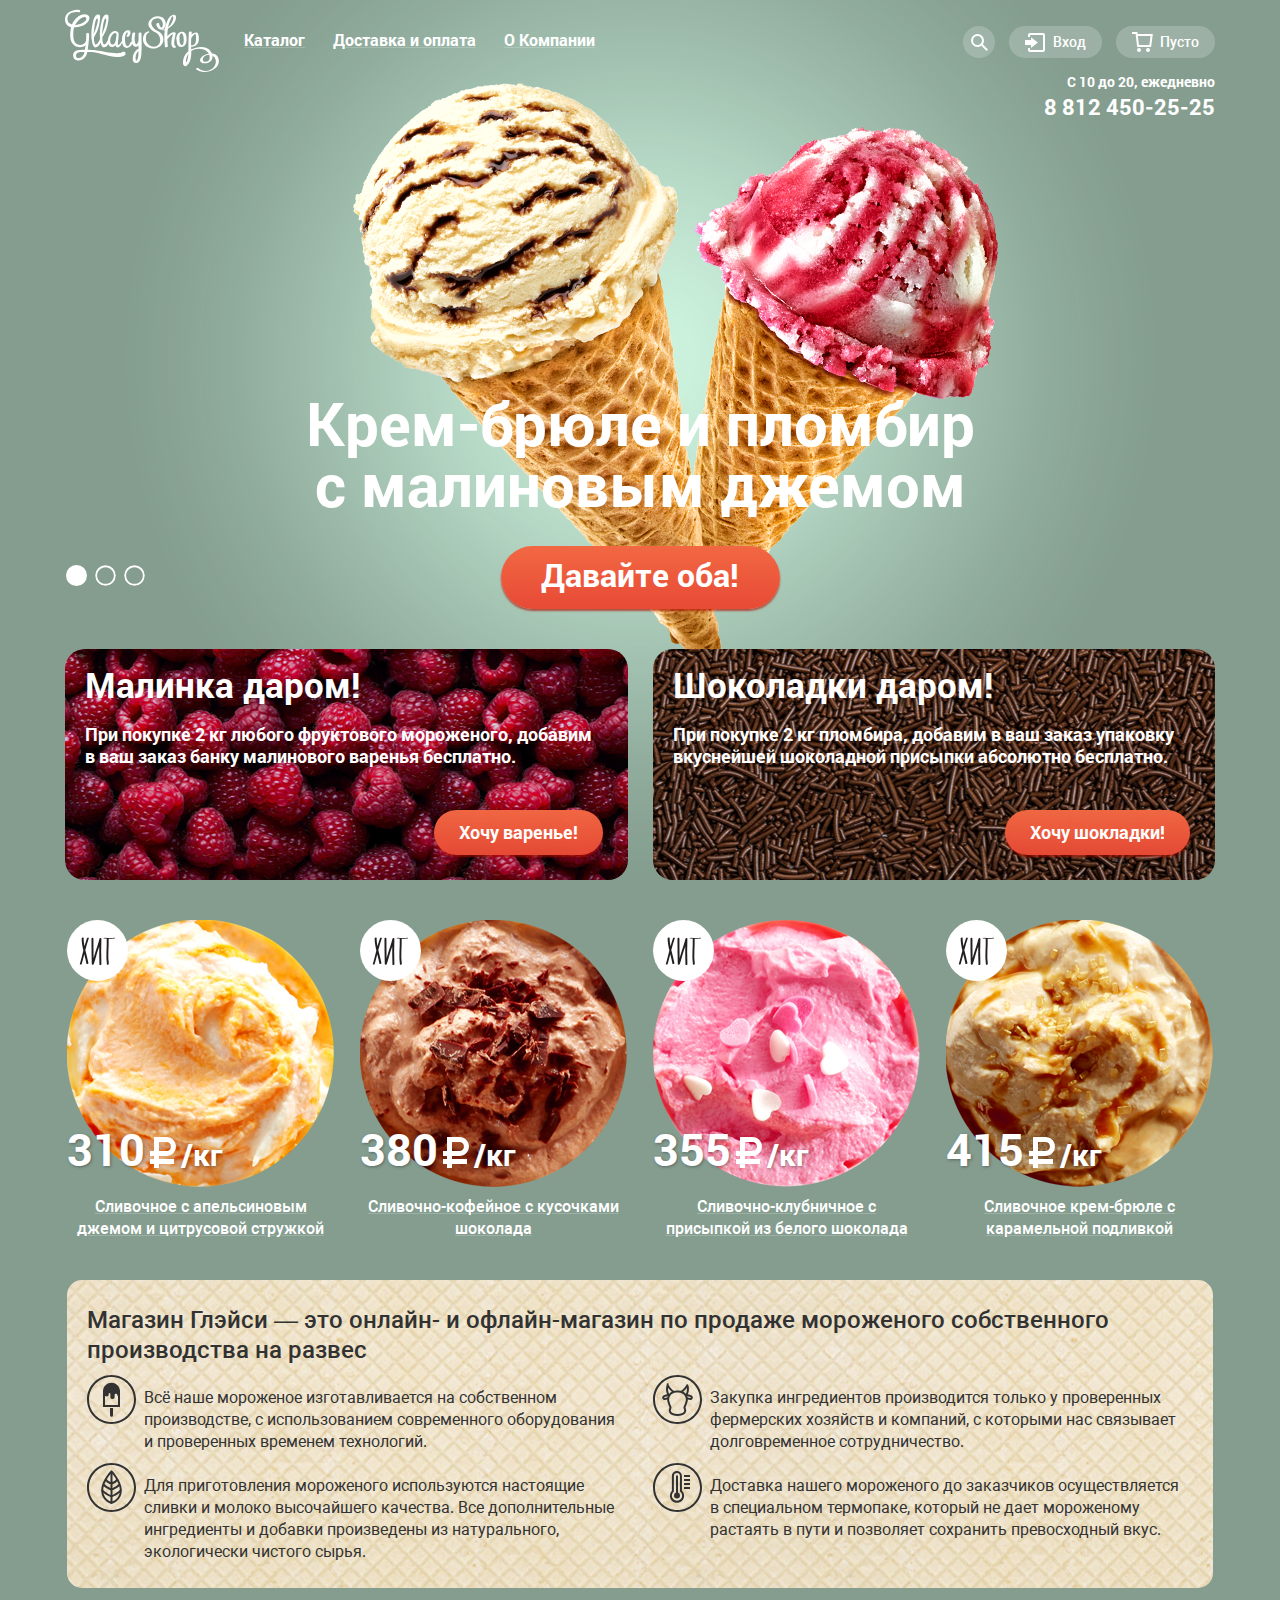
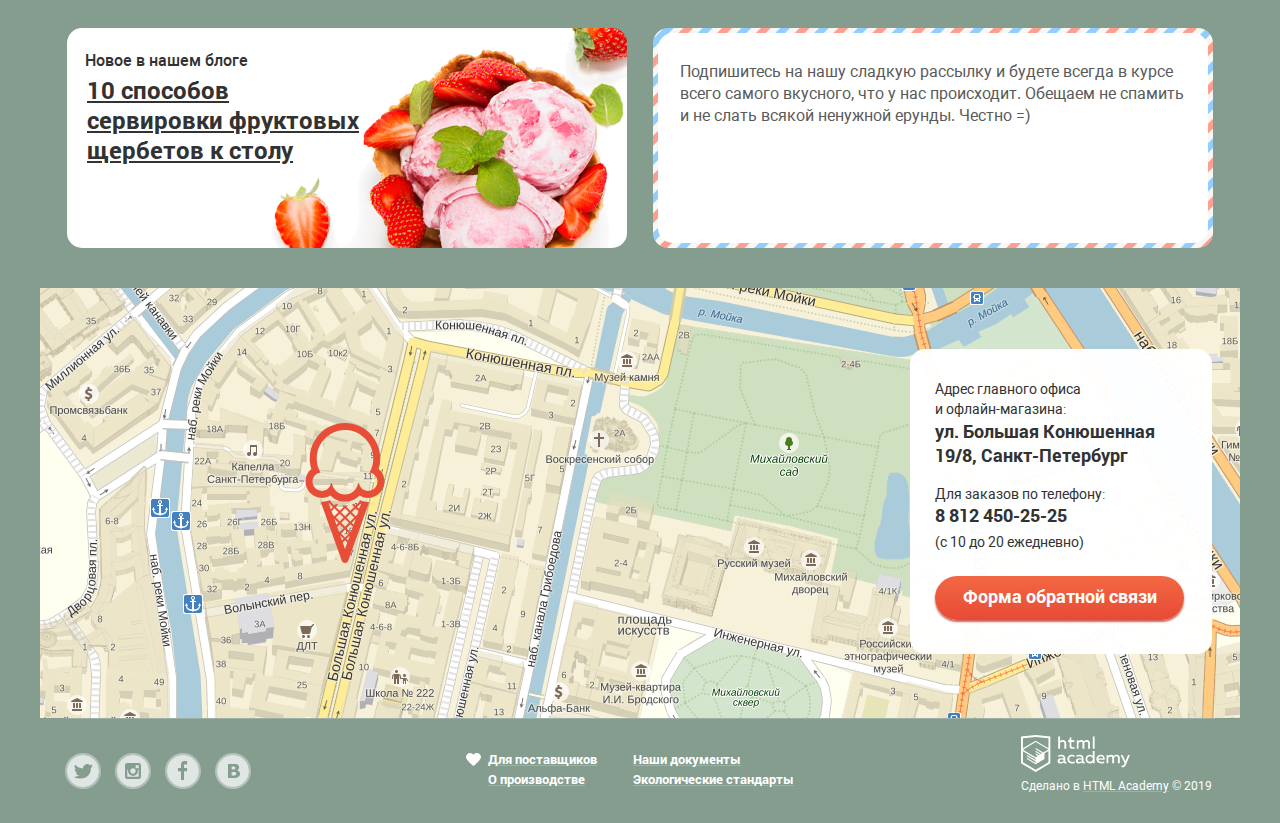
==== commit cf808c68: "Формы: поиск, вход, заказ" ====
--- a/index.html
+++ b/index.html
@@ -35,21 +35,41 @@
             <ul class="user-list">
               <li class="user-item user-item_search">
                 <a href=""><span class="visually-hidden">Поиск</span></a>
-                <!-- <ul>
-                  <li>Форма для поиска</li>
-                </ul> -->
+                <ul>
+                  <li>
+                    <form class="search-form" action="https://echo.htmlacademy.ru" method="get">
+                      <fieldset>
+                        <legend class="visually-hidden">Форма для поиска</legend>
+                        <input type="search" name="search" value="" placeholder="Что ищем?" required>
+                      </fieldset>
+                      <input type="submit" aria-label="Найти" value="">
+                    </form>
+                  </li>
+                </ul>
               </li>
               <li class="user-item user-item_login">
                 <a href=""><span>Вход</span></a>
-                <!-- <ul>
-                  <li>Форма для входа</li>
-                </ul> -->
+                <ul>
+                  <li>
+                    <form class="login-form" action="https://echo.htmlacademy.ru" method="get">
+                      <fieldset>
+                        <legend class="visually-hidden">Форма для входа</legend>
+                        <input type="email" name="email" value="" placeholder="email@example.com" aria-label="Электронная почта" required>
+                        <input type="password" name="password" value="" placeholder="********" aria-label="Пароль" required>
+                      </fieldset>
+                      <input type="submit" value="Войти">
+                    </form>
+                  </li>
+                  <li class="user-item_login-forget"><a href="">Забыли пароль?</a></li>
+                  <li class="user-item_login-new"><a href="">Новая регистрация</a></li>
+                </ul>
               </li>
               <li class="user-item user-item_order">
                 <a href=""><span>Пусто</span></a>
-                <!-- <ul>
-                  <li>Форма для заказов</li>
-                </ul> -->
+                <ul>
+                  <li class="user-item_order-total">Итого: <span>0 руб.</span></li>
+                  <li class="user-item_order-button"><span>Оформить заказ</span></li>
+                </ul>
               </li>
             </ul>
           </nav>
--- a/css/style.css
+++ b/css/style.css
@@ -38,11 +38,14 @@
   --bg-1: #849D8F;
   --bg-2: #8996A6;
   --bg-3: #9D8B84;
+  --black-light: #999999;
   --red-darken: #942718;
   --red-dark: #AC1000;
   --red-blade: #D07058;
   --basic-red: #E84D37;
   --red-light: #E74A35;
+  --gray-20: #CACAC7;
+  --gray-17: #D3D3D2;
   --gray-07: #EDEDED;
   --red-lighten: #F26843;
   --red-rose: #F6B5A5;
@@ -117,21 +120,24 @@
 #slide-1:checked ~ .site-wrapper {
   background:
     url("../img/creme-brulee.png") no-repeat 75px 0,
-    url("../img/raspberry-ice-cream.png") no-repeat 75px 0;
+    url("../img/raspberry-ice-cream.png") no-repeat 75px 0,
+    url("../img/bg-1.png") no-repeat center 0;
   background-color: var(--bg-1);
 }
 
 #slide-2:checked ~ .site-wrapper {
   background:
     url("../img/chocolate-sundae.png") no-repeat 350px 75px,
-    url("../img/lemon-sorbet.png") no-repeat 75px 0;
+    url("../img/lemon-sorbet.png") no-repeat 75px 0,
+    url("../img/bg-2.png") no-repeat center 0;
   background-color: var(--bg-2);
 }
 
 #slide-3:checked ~ .site-wrapper {
   background:
     url("../img/sundae-fondant.png") no-repeat 75px 0,
-    url("../img/strawberry-sherbet.png") no-repeat 75px 0;
+    url("../img/strawberry-sherbet.png") no-repeat 75px 0,
+    url("../img/bg-3.png") no-repeat center 0;
   background-color: var(--bg-3);
 }
 
@@ -347,6 +353,7 @@
 }
 
 .user-item {
+  position: relative;
   font-family: "Roboto", "Arial", sans-serif;
   font-style: normal;
   font-weight: 500;
@@ -426,6 +433,249 @@
   background-repeat: no-repeat;
   background-position: 16px center;
   background-image: url("../img/basket-red_hover.svg");
+}
+
+.user-item > ul {
+  position: absolute;
+  top: 36px;
+  right: 0;
+  display: none;
+  margin: 0;
+  padding: 20px 15px;
+  list-style: none;
+  border: 0;
+  border-radius: 5px;
+  z-index: 1;
+  background: var(--white-bg);
+  box-shadow: 0px 20px 20px rgba(var(--rgb-black), 0.4);
+}
+
+.user-item:hover > ul,
+.user-item:focus > ul {
+  display: block;
+}
+
+.search-form fieldset,
+.login-form fieldset {
+  margin: 0;
+  padding: 0;
+  border: none;
+}
+
+.search-form {
+  width: 311px;
+}
+
+.login-form {
+  width: 244px;
+}
+
+.search-form input[type="search"],
+.login-form input[type="email"],
+.login-form input[type="password"] {
+  width: 100%;
+  padding: 11px 16px;
+  font-family: "Roboto", "Arial", sans-serif;
+  font-style: normal;
+  font-weight: 400;
+  font-size: 14px;
+  line-height: 24px;
+  color: var(--black-light);
+  background: var(--basic-white);
+  border: 1px solid var(--gray-17);
+  border-radius: 5px;
+  box-sizing: border-box;
+}
+
+.login-form input[type="email"],
+.login-form input[type="password"] {
+  margin-bottom: 17px;
+}
+
+.search-form input[type="submit"] {
+  position: absolute;
+  top: -36px;
+  right: 0;
+  width: 32px;
+  height: 32px;
+  border: 0;
+  border-radius: 50%;
+  background-color: var(--white-darken);
+  background-repeat: no-repeat;
+  background-position: center center;
+  background-image: url("../img/loupe_hover.svg");
+  cursor: pointer;
+}
+
+.login-form input[type="submit"] {
+  padding: 12px 25px;
+  font-family: "Roboto", "Arial", sans-serif;
+  font-style: normal;
+  font-weight: 700;
+  font-size: 18px;
+  line-height: 24px;
+  border: 0;
+  border-radius: 24px;
+  color: var(--white-dark);
+  background: linear-gradient(0deg, var(--red-light) 0%, var(--red-lighten) 100%);
+  box-shadow: 0px 1px 2px var(--red-dark);
+  cursor: pointer;
+}
+
+.login-form input[type="submit"]:hover,
+.login-form input[type="submit"]:focus {
+  background: linear-gradient(0deg, rgba(var(--rgb-white), 0.2), rgba(var(--rgb-white), 0.2)), linear-gradient(0deg, var(--red-light) 0%, var(--red-lighten) 100%);
+  box-shadow: 0 2px 2px var(--red-dark);
+}
+
+.login-form input[type="submit"]:active {
+  background: linear-gradient(0deg, rgba(var(--rgb-black), 0.07), rgba(var(--rgb-black), 0.07)), linear-gradient(0deg, var(--red-lighten) 0%, var(--red-light) 100%);
+  box-shadow: inset 0 2px 2px var(--red-darken);
+}
+
+.user-item_login-forget,
+.user-item_login-new {
+  position: absolute;
+  left: 138px;
+}
+
+.user-item_login-forget {
+  bottom: 44px;
+}
+
+.user-item_login-new {
+  bottom: 24px;
+}
+
+.user-item_login-forget,
+.user-item_login-new {
+  font-family: "Roboto", "Arial", sans-serif;
+  font-style: normal;
+  font-weight: 400;
+  font-size: 13px;
+  line-height: 24px;
+}
+
+.user-item_login li > a {
+  text-decoration-line: underline;
+  color: var(--basic-gray);
+}
+
+.user-item_login li > a:hover,
+.user-item_login li > a:focus,
+.user-item_login li > a:active {
+  text-decoration: none;
+  color: var(--basic-red);
+}
+
+.user-item:last-of-type > ul {
+  width: 540px;
+  margin: 0;
+  padding: 0 16px;
+  box-sizing: border-box;
+  list-style: none;
+}
+
+.user-item:last-of-type > ul > li {
+  margin: 0;
+  padding: 12px 0;
+}
+
+.user-list_order {
+  margin: 0;
+  padding: 0;
+  list-style: none;
+}
+
+.user-list_order > li {
+  display: inline-block;
+  font-family: "Roboto", "Arial", sans-serif;
+  font-style: normal;
+  font-weight: 400;
+  font-size: 13px;
+  line-height: 16px;
+  vertical-align: top;
+}
+
+.product-delete {
+  width: 11px;
+  height: 11px;
+  margin-top: 11px;
+  padding: 0 7px;
+  background: url("../img/cross-small.svg") no-repeat center center;
+  cursor: pointer;
+}
+
+.product-icon {
+  width: 33px;
+  height: 33px;
+}
+
+.product-name {
+  width: 244px;
+  margin-top: 11px;
+  margin-left: 7px;
+  color: var(--basic-gray);
+}
+
+.product-weight,
+.product-x {
+  margin-top: 11px;
+  color: var(--basic-gray);
+}
+
+.product-price {
+  margin-top: 11px;
+  color: var(--black-light);
+}
+
+.product-total {
+  width: 73px;
+  margin-top: 11px;
+  text-align: right;
+  color: var(--basic-gray);
+}
+
+.user-item_order-total {
+  font-family: "Roboto", "Arial", sans-serif;
+  font-style: normal;
+  font-weight: 700;
+  font-size: 15px;
+  line-height: 18px;
+  color: var(--basic-gray);
+  border-top: 1px solid var(--gray-20);
+  text-align: right;
+}
+
+.user-item_order-button {
+  height: 48px;
+  font-family: "Roboto", "Arial", sans-serif;
+  font-style: normal;
+  font-weight: bold;
+  font-size: 18px;
+  line-height: 24px;
+  text-align: right;
+}
+
+.user-item_order-button span {
+  padding: 10px 14px 14px 16px;
+  border: 0;
+  border-radius: 24px;
+  color: var(--white-dark);
+  background: linear-gradient(0deg, var(--red-light) 0%, var(--red-lighten) 100%);
+  box-shadow: 0px 1px 2px var(--red-dark);
+  cursor: pointer;
+}
+
+.user-item_order-button span:hover,
+.user-item_order-button span:focus {
+  background: linear-gradient(0deg, rgba(var(--rgb-white), 0.2), rgba(var(--rgb-white), 0.2)), linear-gradient(0deg, var(--red-light) 0%, var(--red-lighten) 100%);
+  box-shadow: 0 2px 2px var(--red-dark);
+}
+
+.user-item_order-button span:active {
+  background: linear-gradient(0deg, rgba(var(--rgb-black), 0.07), rgba(var(--rgb-black), 0.07)), linear-gradient(0deg, var(--red-lighten) 0%, var(--red-light) 100%);
+  box-shadow: inset 0 2px 2px var(--red-darken);
 }
 
 /* Main */
@@ -685,6 +935,267 @@
 .breadcrumbs-list li > a:focus:not(a.active),
 .breadcrumbs-list li > a:active:not(a.active) {
   color: var(--white-red);
+}
+
+/* Filters */
+
+.filters {
+  width: 870px;
+  min-height: 134px;
+  margin: 0;
+  margin-top: -15px;
+  padding: 0;
+}
+
+.filter-form {
+  display: flex;
+  flex-wrap: wrap;
+  justify-content: space-between;
+  align-items: flex-end;
+  align-content: space-between;
+  width: 862px;
+  height: 134px;
+  margin: 0;
+  padding: 0;
+}
+
+.filters fieldset {
+  margin: 0;
+  padding: 0;
+  border: none;
+}
+
+.filters legend {
+  margin: 0;
+  padding: 0;
+  padding-left: 17px;
+  padding-bottom: 5px;
+  font-family: "Roboto", "Arial", sans-serif;
+  font-style: normal;
+  font-weight: 500;
+  font-size: 14px;
+  line-height: 16px;
+  color: var(--basic-white);
+}
+
+.filter-form select,
+.filter-form label:not(.sort-label),
+.filter-form input[type="submit"] {
+  font-family: "Roboto", "Arial", sans-serif;
+  font-style: normal;
+  font-weight: 500;
+  font-size: 16px;
+  line-height: 18px;
+  color: var(--basic-white);
+}
+
+.filter-form select,
+.filter-form option {
+  color: var(--basic-white);
+  background-color: rgba(var(--rgb-beige), 0.2);
+}
+
+/* Filter Sort */
+
+.sort {
+  width: 196px;
+  height: 36px;
+  padding: 0;
+  padding-left: 17px;
+  box-sizing: border-box;
+  border: 0;
+  border-radius: 18px;
+  appearance: none;
+  background-image: url("../img/icon-down-dir.svg");
+  background-repeat: no-repeat;
+  background-position: 170px center;
+  cursor: pointer;
+}
+
+.sort:focus,
+.sort:hover {
+  color: var(--basic-gray);
+  background-image: url("../img/icon-down-dir_hover.svg");
+}
+
+.sort option {
+  margin: 0;
+  padding: 0;
+  color: inherit;
+  background-color: inherit;
+}
+
+/* Filter Price */
+
+.range-filter {
+  width: 222px;
+}
+
+.range-controls {
+  position: relative;
+  padding: 16px 0;
+  padding-right: 22px;
+  padding-left: 21px;
+  background: rgba(var(--rgb-white), 0.2);
+  border-radius: 18px;
+}
+
+.range-controls .scale {
+  height: 4px;
+  background: rgba(var(--rgb-beige), 0.5);
+}
+
+.range-controls .bar {
+  width: 110px;
+  height: 4px;
+  margin-left: 16px;
+  background: rgba(var(--rgb-beige), 1);
+}
+
+.range-controls .toggle {
+  position: absolute;
+  top: 8px;
+  left: 0;
+  width: 20px;
+  height: 22px;
+  background-image: url("../img/filter-button.svg");
+  cursor: pointer;
+}
+
+.range-controls .toggle_min {
+  left: 36px;
+}
+
+.range-controls .toggle_max {
+  left: 134px;
+}
+
+/* Filter Fat */
+
+.fat {
+  display: flex;
+  flex-wrap: wrap;
+  justify-content: space-between;
+  align-items: center;
+  width: 417px;
+  height: 36px;
+  margin: 0;
+  margin-right: 5px;
+  padding: 0;
+  padding-left: 17px;
+  padding-right: 18px;
+  box-sizing: border-box;
+  border: 0;
+  border-radius: 18px;
+  background: rgba(var(--rgb-white), 0.2);
+}
+
+.fat label {
+  display: flex;
+  align-items: center;
+  height: 22px;
+  margin: 0;
+  padding: 0;
+  padding-left: 32px;
+  box-sizing: border-box;
+  opacity: 0.8;
+  cursor: pointer;
+}
+
+.fat input + label {
+  background: url("../img/radio-off.svg") no-repeat 0 center;
+  background-size: 22px 22px;
+}
+
+.fat input:checked + label {
+  background: url("../img/radio-on.svg") no-repeat 0 center;
+  background-size: 22px 22px;
+}
+
+.fat input:disabled + label {
+  opacity: 0.4;
+  cursor: auto;
+}
+
+.fat label:hover,
+.fat label:focus {
+  opacity: 1;
+}
+
+/* Filter Fillers */
+
+.fillers {
+  display: flex;
+  flex-wrap: wrap;
+  justify-content: space-between;
+  align-items: center;
+  width: 705px;
+  height: 36px;
+  padding: 0;
+  padding-left: 17px;
+  padding-right: 18px;
+  box-sizing: border-box;
+  border: 0;
+  border-radius: 18px;
+  background: rgba(var(--rgb-white), 0.2);
+}
+
+.fillers label {
+  display: flex;
+  align-items: center;
+  height: 20px;
+  margin: 0;
+  padding: 0;
+  padding-left: 32px;
+  opacity: 0.8;
+  cursor: pointer;
+}
+
+.fillers input + label {
+  background: url("../img/checkbox-off.svg") no-repeat 0 center;
+  background-size: 20px 20px;
+}
+
+.fillers input:checked + label {
+  background: url("../img/checkbox-on.svg") no-repeat 0 center;
+  background-size: 24px 20px;
+}
+
+.fillers input:disabled + label {
+  opacity: 0.4;
+  cursor: auto;
+}
+
+.fillers label:hover,
+.fillers label:focus {
+  opacity: 1;
+}
+
+/* Filter Button */
+
+.filter-form input[type="submit"] {
+  display: flex;
+  justify-content: center;
+  align-items: center;
+  width: 146px;
+  height: 36px;
+  box-sizing: border-box;
+  border: 2px solid var(--basic-white);
+  border-radius: 18px;
+  background: rgba(var(--rgb-white), 0.2);
+  cursor: pointer;
+}
+
+.filter-form input[type="submit"]:hover,
+.filter-form input[type="submit"]:focus {
+  border: 0;
+  color: var(--basic-gray);
+  background: rgba(var(--rgb-white), 1);
+}
+
+.filter-form input[type="submit"]:active {
+  background: var(--gray-07);
+  box-shadow: inset 0px 2px 1px var(--gray-59);
 }
 
 /* Products */
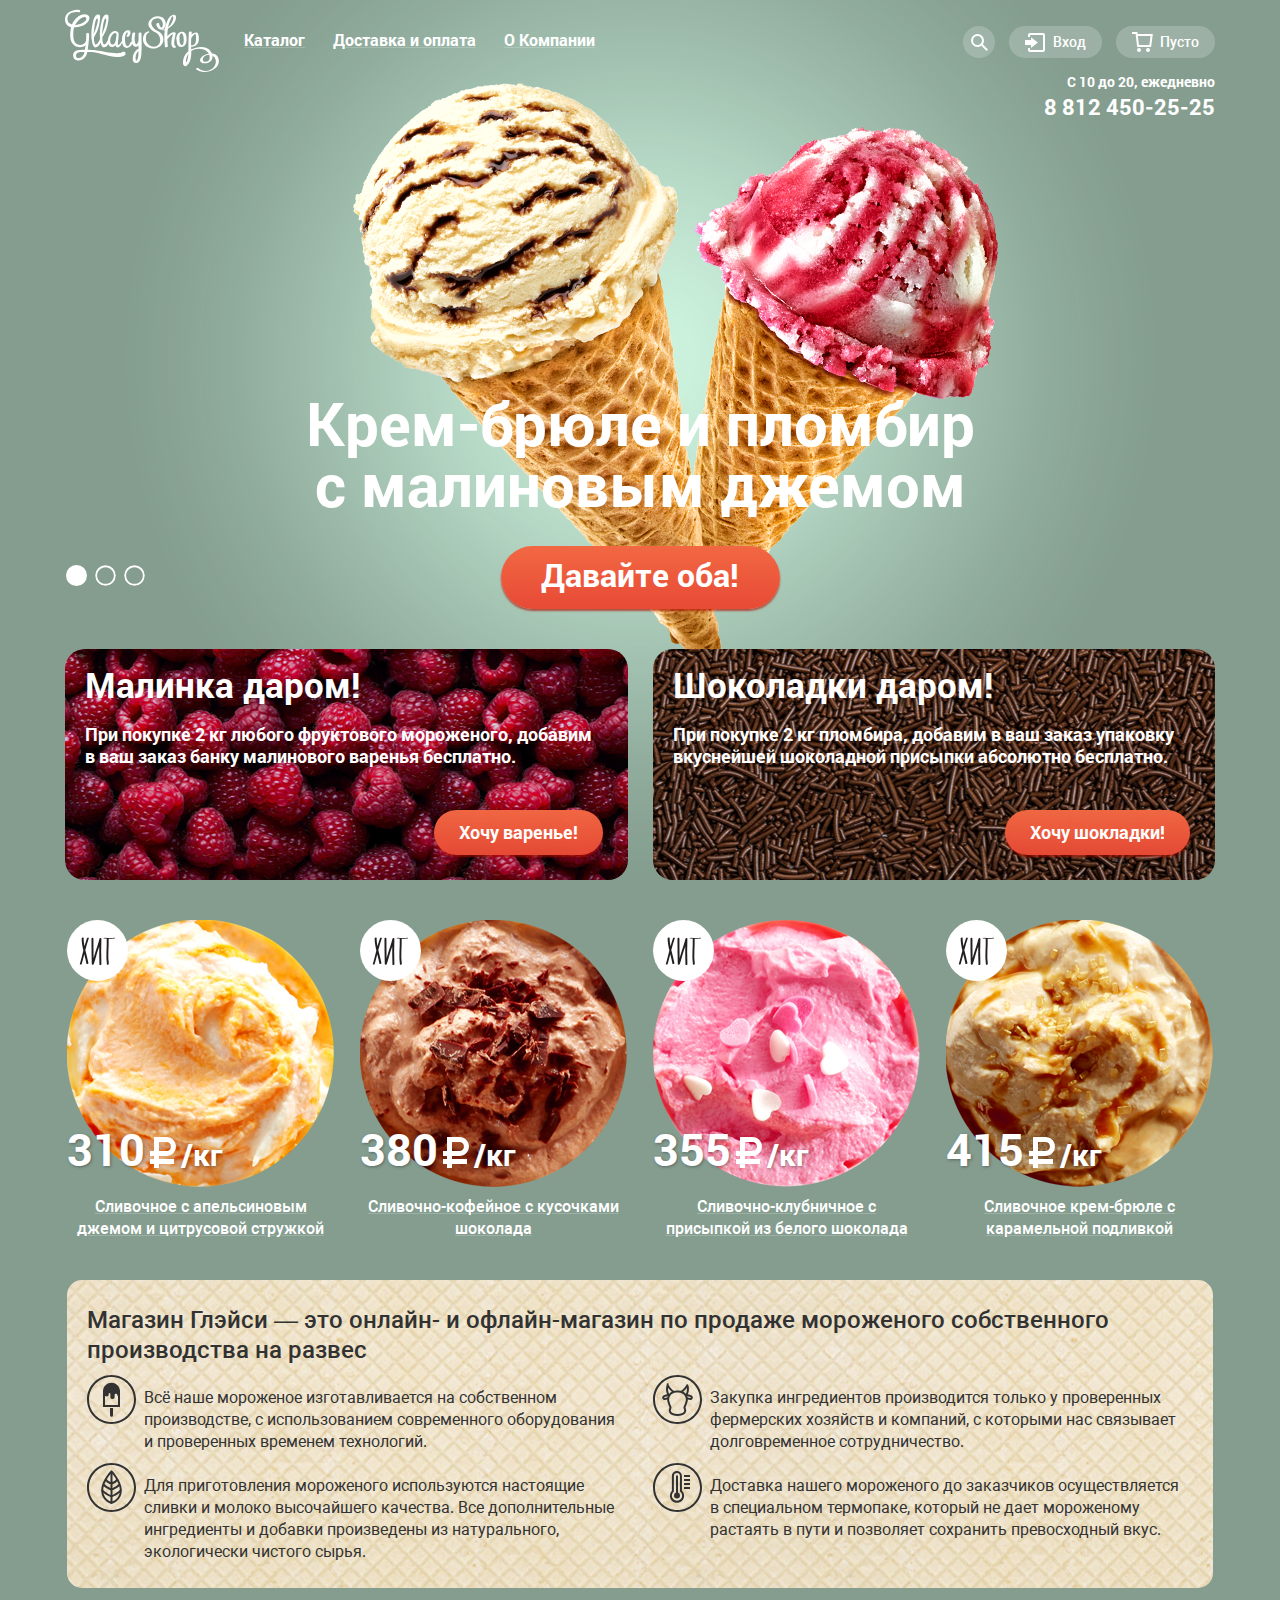
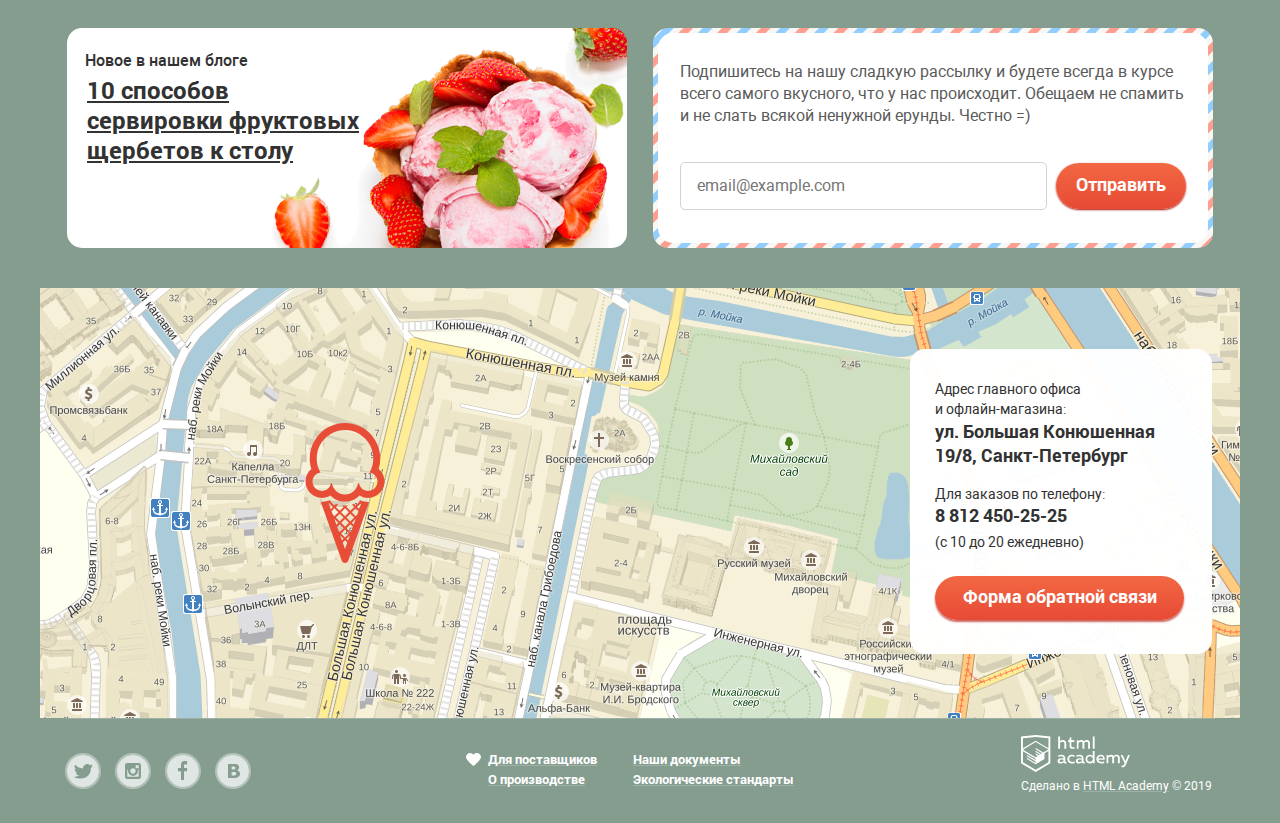
==== commit 39c552bf: "Форма подписки" ====
--- a/index.html
+++ b/index.html
@@ -160,7 +160,13 @@
                 <div class="subscribe-wrapper">
                   <h2 class="visually-hidden">Рассылка</h2>
                   <p>Подпишитесь на нашу сладкую рассылку и будете всегда в курсе всего самого вкусного, что у нас происходит. Обещаем не спамить и не слать всякой ненужной ерунды. Честно =)</p>
-                  <!-- <div>Форма подписки на рассылку</div> -->
+                  <form class="subscribe-form" action="https://echo.htmlacademy.ru" method="get">
+                    <fieldset>
+                      <legend class="visually-hidden">Форма подписки на рассылку</legend>
+                      <input type="email" name="subscribe" value="" placeholder="email@example.com" required>
+                    </fieldset>
+                    <input type="submit" aria-label="Подписаться на рассылку" value="Отправить">
+                  </form>
                 </div>
               </section>
             </div>
@@ -206,5 +212,6 @@
         </footer>
       </div>
     </div>
+    <link href="preview/style.css" rel="stylesheet">
   </body>
 </html>
--- a/css/style.css
+++ b/css/style.css
@@ -1559,6 +1559,65 @@
   color: var(--gray-65);
 }
 
+.subscribe-form {
+  align-self: flex-end;
+  display: flex;
+  align-items: center;
+  justify-content: space-between;
+  margin: 35px 22px 0 22px;
+  padding: 0;
+}
+
+.subscribe-form fieldset {
+  width: 371px;
+  height: 47px;
+  margin: 0;
+  padding: 0;
+  border: none;
+  box-sizing: border-box;
+}
+
+.subscribe-form input[type="email"] {
+  width: 99%;
+  padding: 11px 16px;
+  font-family: "Roboto", "Arial", sans-serif;
+  font-style: normal;
+  font-weight: 400;
+  font-size: 16px;
+  line-height: 24px;
+  color: var(--black-light);
+  background: var(--basic-white);
+  border: 1px solid var(--gray-17);
+  border-radius: 5px;
+  box-sizing: border-box;
+}
+
+.subscribe-form input[type="submit"] {
+  padding: 9px 20px 13px 20px;
+  font-family: "Roboto", "Arial", sans-serif;
+  font-style: normal;
+  font-weight: 700;
+  font-size: 18px;
+  line-height: 24px;
+  border: 0;
+  border-radius: 24px;
+  color: var(--white-dark);
+  background: linear-gradient(0deg, var(--red-light) 0%, var(--red-lighten) 100%);
+  box-shadow: 0px 1px 2px var(--red-dark);
+  cursor: pointer;
+}
+
+.subscribe-form input[type="submit"]:hover,
+.subscribe-form input[type="submit"]:focus {
+  background: linear-gradient(0deg, rgba(var(--rgb-white), 0.2), rgba(var(--rgb-white), 0.2)), linear-gradient(0deg, var(--red-light) 0%, var(--red-lighten) 100%);
+  box-shadow: 0 2px 2px var(--red-dark);
+}
+
+.subscribe-form input[type="submit"]:active {
+  background: linear-gradient(0deg, rgba(var(--rgb-black), 0.07), rgba(var(--rgb-black), 0.07)), linear-gradient(0deg, var(--red-lighten) 0%, var(--red-light) 100%);
+  box-shadow: inset 0 2px 2px var(--red-darken);
+}
+
 /* Map */
 
 .map {
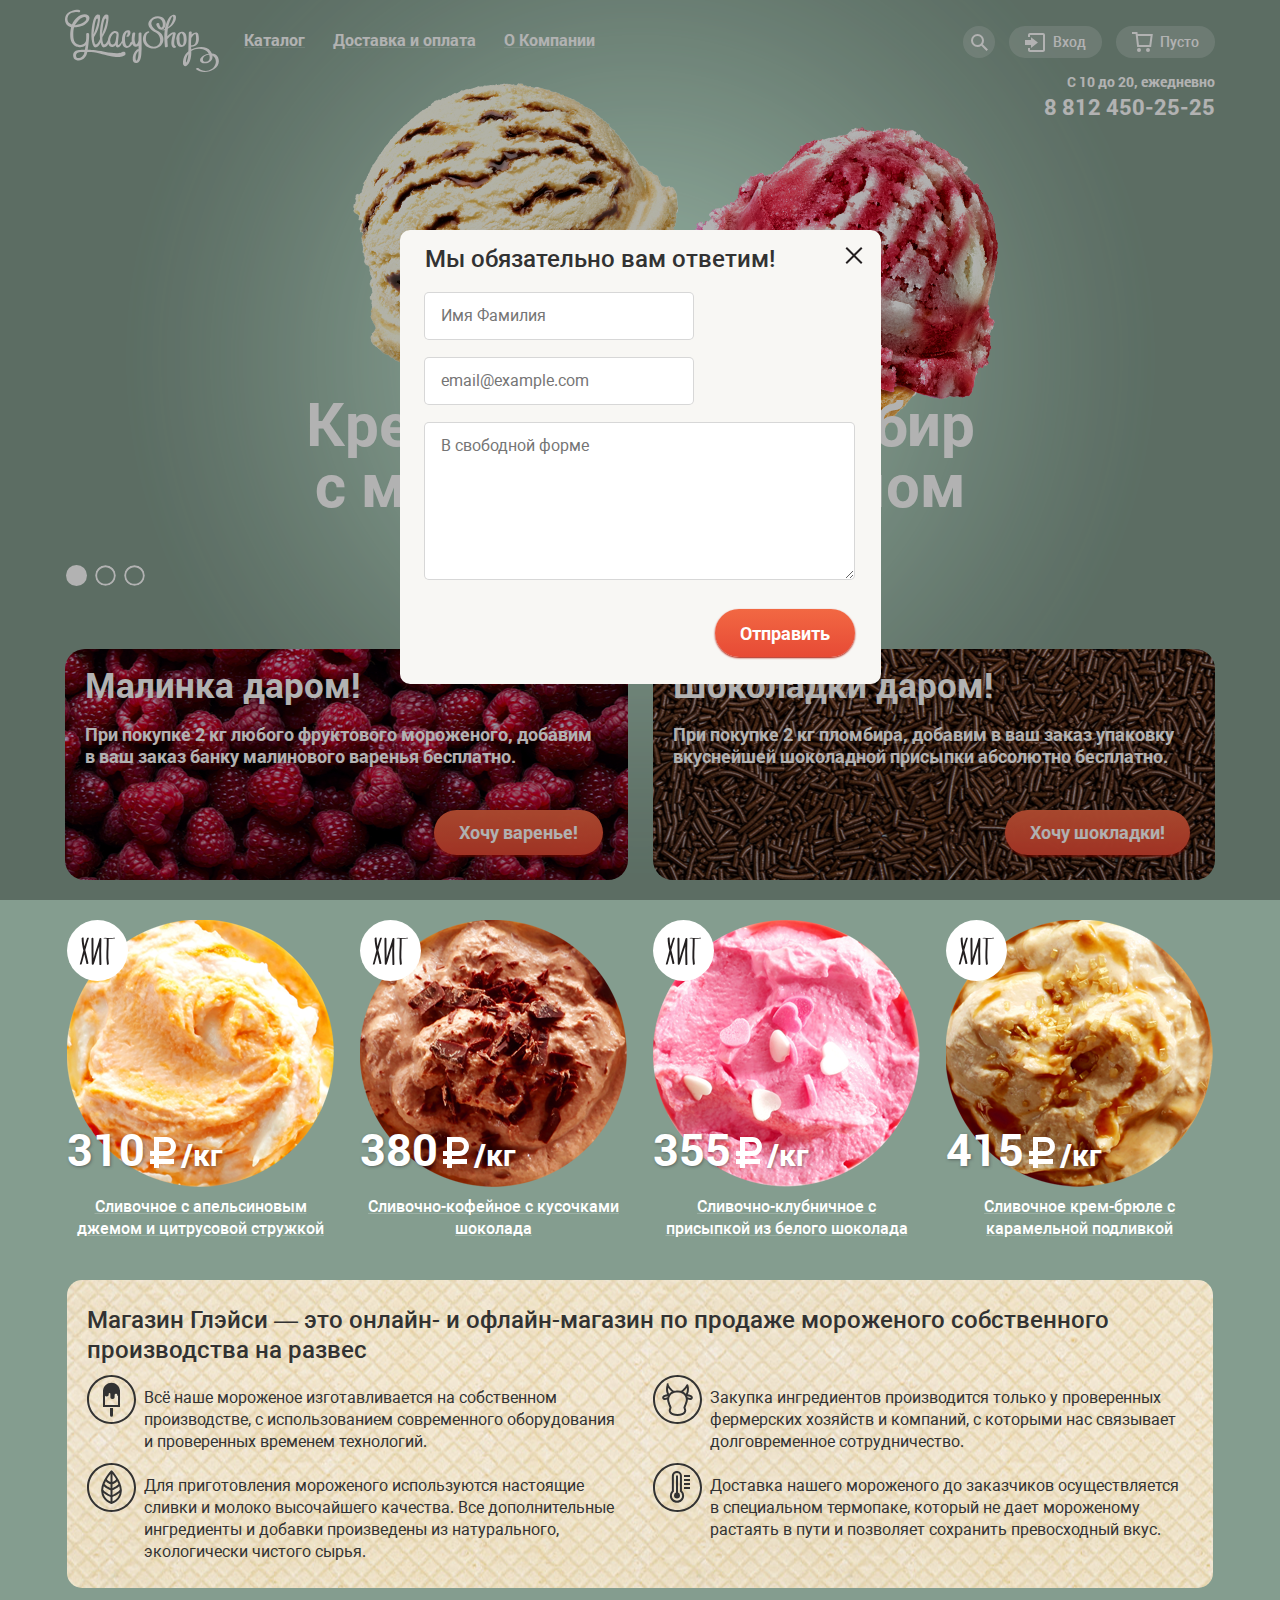
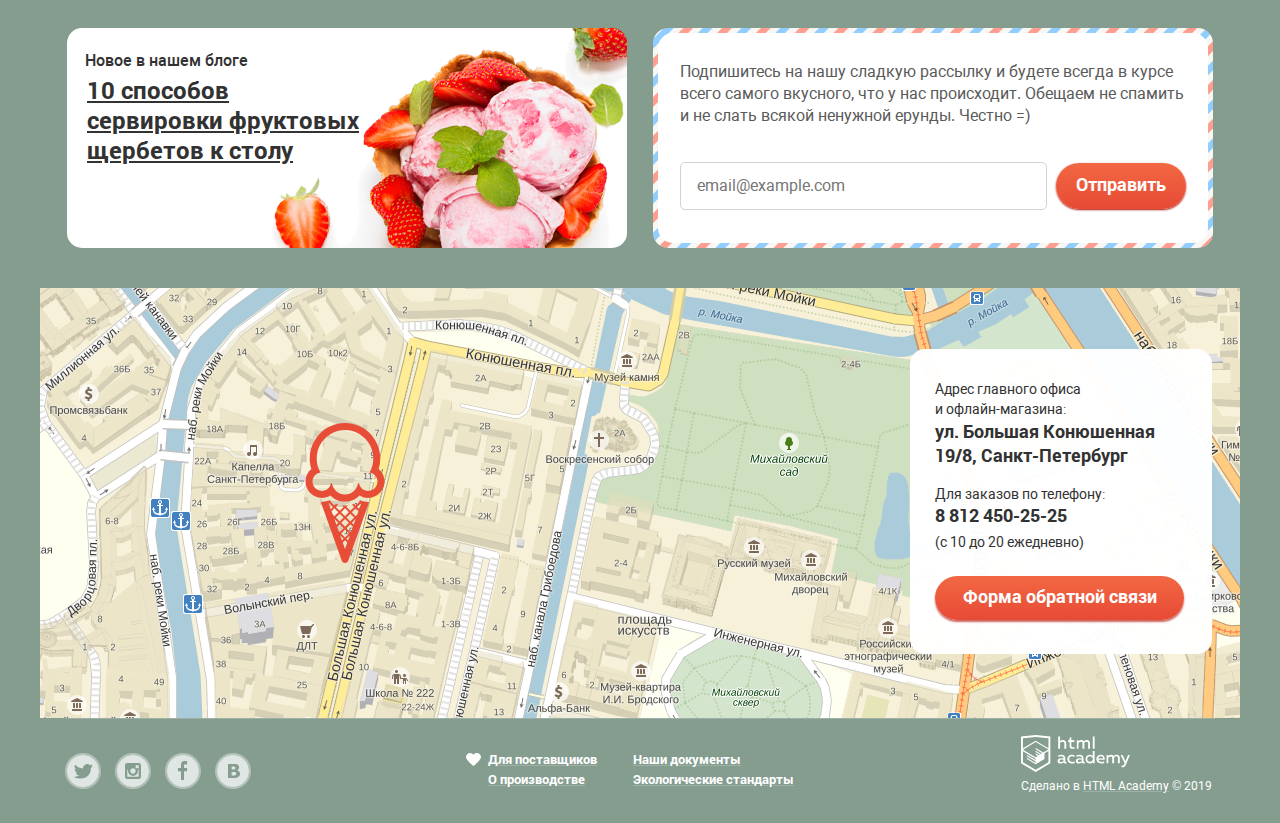
==== commit cf46abef: "Форма обратной связи" ====
--- a/index.html
+++ b/index.html
@@ -212,6 +212,20 @@
         </footer>
       </div>
     </div>
-    <link href="preview/style.css" rel="stylesheet">
+    <div class="modal modal-show modal-feedback">
+      <form class="feedback-form" action="https://echo.htmlacademy.ru" method="post">
+        <fieldset>
+          <legend>Мы обязательно вам ответим!</legend>
+          <input type="text" name="name" value="" placeholder="Имя Фамилия" required>
+          <input type="email" name="email" value="" placeholder="email@example.com" required>
+          <textarea name="message" placeholder="В свободной форме" required></textarea>
+        </fieldset>
+        <div>
+          <input type="submit" aria-label="Отправить сообщение" value="Отправить">
+        </div>
+      </form>
+      <span class="feedback-button-close" aria-label="Закрыть форму"></span>
+    </div>
+    <div class="modal modal-show modal-overlay"></div>
   </body>
 </html>
--- a/css/style.css
+++ b/css/style.css
@@ -59,7 +59,10 @@
   --rgb-white: 255, 255, 255;
   --rgb-beige: 248, 247, 244;
   --rgb-red: 172, 16, 0;
+  --rgb-178: 178, 178, 178;
+  --rgb-154: 154, 154, 154;
   --rgb-gray: 49, 50, 53;
+  --rgb-blue: 46, 136, 228;
   --rgb-black: 0, 0, 0;
 }
 
@@ -88,6 +91,10 @@
 
 .page {
   height: 100%;
+}
+
+.page-body {
+  position: relative;
 }
 
 .page-body > .container,
@@ -1894,3 +1901,140 @@
 .footer-designer p > a:active {
   color: var(--white-red);
 }
+
+.modal {
+  display: none;
+}
+
+.modal-show {
+  display: block;
+}
+
+.modal-overlay {
+  position: fixed;
+  z-index: 1;
+  left: 0;
+  top: 0;
+  width: 100%;
+  height: 100%;
+  background-color: rgba(var(--rgb-black), 0.3);
+}
+
+.modal-feedback {
+  position: fixed;
+  z-index: 2;
+  top: 50%;
+  left: 50%;
+  width: 481px;
+  margin-top: -220px;
+  margin-left: -240px;
+  border: 0;
+  border-radius: 10px;
+  background: var(--white-bg);
+}
+
+.feedback-form {
+  margin: 15px 26px 27px 24px;
+}
+
+.feedback-form fieldset {
+  margin: 0;
+  padding: 0;
+  border: none;
+}
+
+.feedback-form div {
+  margin-top: 23px;
+  text-align: right;
+}
+
+.feedback-form legend {
+  margin-left: 1px;
+  margin-bottom: 19px;
+  font-family: "Roboto", "Arial", sans-serif;
+  font-style: normal;
+  font-weight: 500;
+  font-size: 24px;
+  line-height: 28px;
+  color: var(--basic-gray);
+}
+
+.feedback-form input[type="text"],
+.feedback-form input[type="email"] {
+  width: 270px;
+  margin-bottom: 17px;
+}
+
+.feedback-form textarea {
+  width: 100%;
+  height: 158px;
+  margin: 0;
+}
+
+.feedback-form input[type="text"],
+.feedback-form input[type="email"],
+.feedback-form textarea {
+  padding: 11px 16px;
+  font-family: "Roboto", "Arial", sans-serif;
+  font-style: normal;
+  font-weight: 400;
+  font-size: 16px;
+  line-height: 24px;
+  color: var(--black-light);
+  background: var(--basic-white);
+  border: 1px solid rgba(var(--rgb-178), 0.52);
+  border-radius: 5px;
+  box-sizing: border-box;
+}
+
+.feedback-form input[type="text"]:hover,
+.feedback-form input[type="email"]:hover,
+.feedback-form textarea:hover {
+  border: 2px solid rgba(var(--rgb-154), 0.52);
+}
+
+.feedback-form input[type="text"]:focus,
+.feedback-form input[type="email"]:focus,
+.feedback-form textarea:focus {
+  font-weight: 700;
+  color: var(--basic-gray);
+  border: 0;
+  outline: 2px solid rgba(var(--rgb-blue), 0.52);
+}
+
+.feedback-form input[type="submit"] {
+  margin-right: 0;
+  padding: 12px 25px;
+  font-family: "Roboto", "Arial", sans-serif;
+  font-style: normal;
+  font-weight: 700;
+  font-size: 18px;
+  line-height: 24px;
+  border: 0;
+  border-radius: 24px;
+  color: var(--white-dark);
+  background: linear-gradient(0deg, var(--red-light) 0%, var(--red-lighten) 100%);
+  box-shadow: 0px 1px 2px var(--red-dark);
+  cursor: pointer;
+}
+
+.feedback-form input[type="submit"]:hover,
+.feedback-form input[type="submit"]:focus {
+  background: linear-gradient(0deg, rgba(var(--rgb-white), 0.2), rgba(var(--rgb-white), 0.2)), linear-gradient(0deg, var(--red-light) 0%, var(--red-lighten) 100%);
+  box-shadow: 0 2px 2px var(--red-dark);
+}
+
+.feedback-form input[type="submit"]:active {
+  background: linear-gradient(0deg, rgba(var(--rgb-black), 0.07), rgba(var(--rgb-black), 0.07)), linear-gradient(0deg, var(--red-lighten) 0%, var(--red-light) 100%);
+  box-shadow: inset 0 2px 2px var(--red-darken);
+}
+
+.feedback-button-close {
+  position: absolute;
+  top: 17px;
+  right: 18px;
+  width: 18px;
+  height: 17px;
+  background: url("../img/cross-big.svg") no-repeat 0 0;
+  cursor: pointer;
+}
